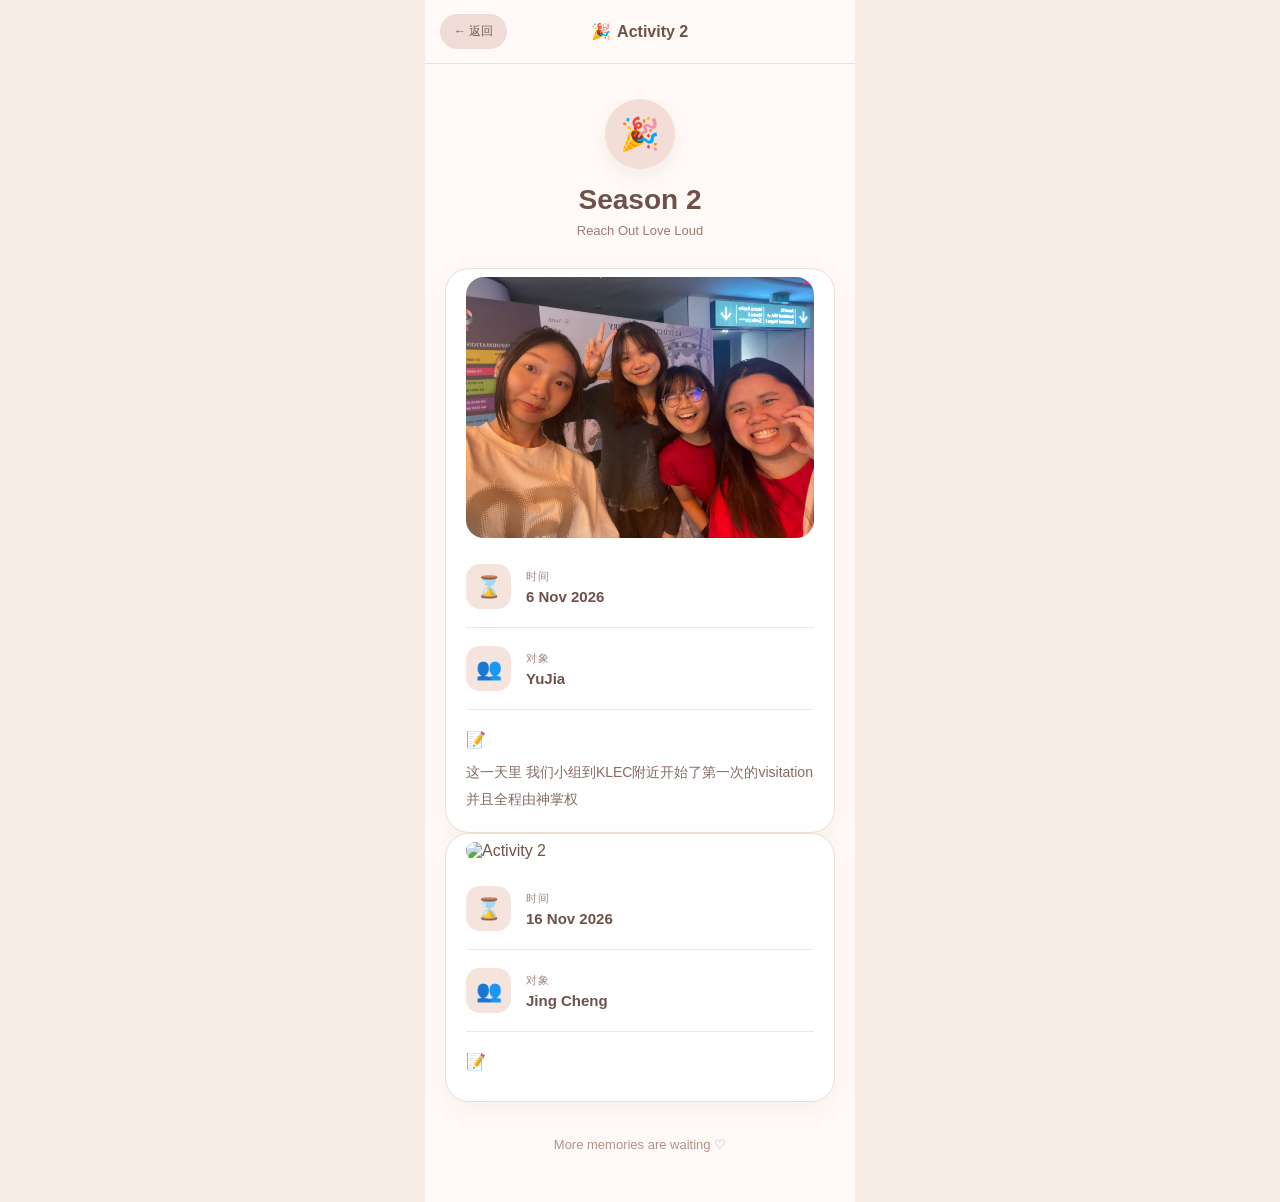
==== activity2.html @ ab2104e6 "Update random verse cards" ====
<!DOCTYPE html>
<html lang="en">

<head>

    <meta charset="UTF-8">

    <meta
        name="viewport"
        content="width=device-width, initial-scale=1.0"
    >

    <title>Activity 2</title>

    <link
        rel="stylesheet"
        href="style.css"
    >

</head>

<body class="activity-detail-body">

    <div class="activity-detail-page">

        <!-- Header -->
        <header class="activity-detail-header">

            <button
                id="activity-back"
                class="activity-back"
            >
                ← 返回
            </button>

            <div class="activity-detail-title">
                <span>🎉</span>
                Activity 2
            </div>

            <div class="activity-header-space"></div>

        </header>


        <!-- Main Content -->
        <main class="activity-detail-content">

            <div class="activity-detail-intro">

                <div class="activity-detail-icon">
                    🎉
                </div>

                <h1>Season 2</h1>

                <p>
                    Reach Out Love Loud
                </p>

            </div>


            <!-- Date -->
            <div class="activity-main-card">

                <div class="activity-image">
                    <img
                        src="event/S2E1.png"
                        alt="Activity 2"
                    >
                </div>

                <!-- Date -->
                <div class="activity-info-row">

                    <div class="activity-info-icon">
                        ⌛️
                    </div>

                    <div class="activity-info-text">

                        <div class="activity-info-label">
                            时间
                        </div>

                        <div class="activity-info-value">
                            6 Nov 2026
                        </div>

                    </div>

                </div>


                <!-- Target Person -->
                <div class="activity-info-row">

                    <div class="activity-info-icon">
                        👥
                    </div>

                    <div class="activity-info-text">

                        <div class="activity-info-label">
                            对象
                        </div>

                        <div class="activity-info-value">
                            YuJia
                        </div>

                    </div>

                </div>


                <!-- Description -->
                <div class="activity-description">

                    <div class="activity-description-title">
                        📝 
                    </div>

                    <p>
                        这一天里 我们小组到KLEC附近开始了第一次的visitation 并且全程由神掌权
                    </p>

                </div>

            </div>


            <div class="activity-main-card">

                <div class="activity-image">
                    <img
                        src="event/S2E2.png"
                        alt="Activity 2"
                    >
                </div>

                <!-- Date -->
                <div class="activity-info-row">

                    <div class="activity-info-icon">
                        ⌛️
                    </div>

                    <div class="activity-info-text">

                        <div class="activity-info-label">
                            时间
                        </div>

                        <div class="activity-info-value">
                            16 Nov 2026
                        </div>

                    </div>

                </div>


                <!-- Target Person -->
                <div class="activity-info-row">

                    <div class="activity-info-icon">
                        👥
                    </div>

                    <div class="activity-info-text">

                        <div class="activity-info-label">
                            对象
                        </div>

                        <div class="activity-info-value">
                            Jing Cheng
                        </div>

                    </div>

                </div>


                <!-- Description -->
                <div class="activity-description">

                    <div class="activity-description-title">
                        📝 
                    </div>

                    <p>
                        
                    </p>

                </div>

            </div>


            <!-- Bottom -->
            <div class="activity-detail-end">

                <p>
                    More memories are waiting ♡
                </p>

            </div>

        </main>

    </div>


    <script>

        const activityBack =
            document.getElementById("activity-back");

        activityBack.addEventListener(
            "click",
            function () {

                window.location.href =
                    "index.html?from=activities";

            }
        );

    </script>

</body>

</html>
---- style.css ----
/* ================================
   Basic
================================ */

* {
    box-sizing: border-box;
    margin: 0;
    padding: 0;
}

html {
    scroll-behavior: smooth;
    scroll-padding: 100px;
}

body {
    font-family: "Noto Sans SC", "Microsoft YaHei", sans-serif;
    background: #f8eee9;
    color: #6b4b42;
}


/* ================================
   Phone Layout
================================ */

body {
    min-height: 100vh;
}

.opening-page,
.main-page {
    width: 100%;
    max-width: 430px;
    margin: 0 auto;
}


/* ================================
   Opening Page
================================ */

.opening-page {
    min-height: 100vh;
    min-height: 100dvh;

    display: flex;
    align-items: center;
    justify-content: center;

    padding: 30px 24px;

    background:
        radial-gradient(
            circle at top left,
            #f7d8dc 0%,
            transparent 35%
        ),
        #f8eee9;
}

.opening-content {
    width: 100%;
    text-align: center;

    padding: 50px 25px;

    background: rgba(255, 250, 247, 0.8);

    border-radius: 30px;

    box-shadow:
        0 15px 40px rgba(126, 86, 76, 0.12);
}

.opening-decoration {
    font-size: 42px;
    margin-bottom: 20px;
}

.opening-content h1 {
    font-size: 30px;
    font-weight: 700;

    color: #80584e;

    margin-bottom: 18px;
}

.opening-content p {
    font-size: 15px;
    line-height: 1.9;

    color: #96736b;

    margin-bottom: 35px;
}


/* ================================
   Open Button
================================ */

#open-button {
    border: none;

    padding: 13px 42px;

    border-radius: 999px;

    background: #d9949d;
    color: white;

    font-size: 16px;
    font-weight: 600;

    cursor: pointer;

    box-shadow:
        0 8px 18px rgba(190, 112, 124, 0.25);

    transition:
        transform 0.2s ease,
        box-shadow 0.2s ease;
}

#open-button:hover {
    transform: translateY(-2px);

    box-shadow:
        0 11px 22px rgba(190, 112, 124, 0.3);
}

#open-button:active {
    transform: scale(0.96);
}


/* ================================
   Sticky Navbar
================================ */

/* ================================
   Navbar
================================ */

.navbar {
    position: sticky;
    top: 0;

    z-index: 1000;

    width: 100%;
    max-width: 430px;

    margin: 0 auto;

    background: rgba(255, 248, 245, 0.94);

    backdrop-filter: blur(12px);
    -webkit-backdrop-filter: blur(12px);

    border-bottom:
        1px solid rgba(128, 88, 78, 0.08);

    box-shadow:
        0 5px 20px rgba(126, 86, 76, 0.06);
}


/* ================================
   Navbar Inner
================================ */

.navbar-inner {
    height: 62px;

    padding: 0 16px;

    display: flex;

    align-items: center;
    justify-content: space-between;
}


/* ================================
   Logo
================================ */

.navbar-logo {

    display: flex;

    align-items: center;

    gap: 6px;

    color: #80584e;

    font-size: 17px;

    font-weight: 700;
}


/* ================================
   Navbar Actions
================================ */

.navbar-actions{display:flex;align-items:center;gap:4px;}

/* ================================
   Profile Button
================================ */



.profile-button:active {

    transform: scale(0.92);
}


/* ================================
   Menu Button
================================ */



.menu-button:active {

    transform: scale(0.92);
}


/* button */
.online-button,.profile-button,.menu-button{width:36px;height:36px;padding:0;border:none;background:transparent;border-radius:50%;font-size:18px;cursor:pointer;display:flex;align-items:center;justify-content:center;}
.online-button:hover,.profile-button:hover,.menu-button:hover{background:#fff0f2;}

/* ================================
   Navigation Menu
================================ */

.nav-menu {

    display: none;

    flex-direction: column;

    gap: 7px;

    padding: 10px 14px 15px;

    background: rgba(255, 248, 245, 0.98);

    animation:
        navSlideDown 0.22s ease;
}


.nav-menu.active {

    display: flex;
}


/* ================================
   Navigation Links
================================ */

.nav-menu a {

    display: flex;

    align-items: center;

    gap: 10px;

    padding: 12px 14px;

    border-radius: 15px;

    text-decoration: none;

    color: #795950;

    font-size: 14px;

    font-weight: 500;

    background: #fff;

    border:
        1px solid rgba(128, 88, 78, 0.06);

    box-shadow:
        0 3px 10px rgba(126, 86, 76, 0.04);

    transition:
        transform 0.18s ease,
        background 0.18s ease,
        box-shadow 0.18s ease;
}


.nav-menu a span {

    width: 28px;
    height: 28px;

    display: flex;

    align-items: center;
    justify-content: center;

    border-radius: 10px;

    background: #f8e3e3;

    font-size: 15px;
}


.nav-menu a:hover {

    transform: translateX(3px);

    background: #fff7f5;

    box-shadow:
        0 5px 14px rgba(126, 86, 76, 0.08);
}


/* ================================
   Navigation Animation
================================ */

@keyframes navSlideDown {

    from {

        opacity: 0;

        transform:
            translateY(-8px);

    }

    to {

        opacity: 1;

        transform:
            translateY(0);

    }

}


/* ================================
   Profile Card
================================ */

.profile-card {

    position: absolute;

    top: 68px;

    right: 12px;

    width: calc(100% - 24px);

    max-width: 400px;

    padding: 20px;

    background: rgba(255, 250, 247, 0.98);

    border-radius: 24px;

    border:
        1px solid rgba(128, 88, 78, 0.08);

    box-shadow:
        0 15px 35px rgba(126, 86, 76, 0.16);

    backdrop-filter: blur(12px);
    -webkit-backdrop-filter: blur(12px);

    display: none;

    animation:
        profileSlideDown 0.22s ease;
}


.profile-card.active {

    display: block;

}


/* ================================
   Profile Header
================================ */

.profile-header {

    display: flex;

    align-items: center;

    gap: 13px;

    padding-bottom: 18px;

    border-bottom:
        1px solid rgba(128, 88, 78, 0.08);
}


.profile-avatar {

    width: 52px;
    height: 52px;

    flex-shrink: 0;

    display: flex;

    align-items: center;
    justify-content: center;

    border-radius: 18px;

    background:
        linear-gradient(
            135deg,
            #f7d8dc,
            #f3e1dc
        );

    font-size: 25px;

    box-shadow:
        0 5px 15px rgba(190, 112, 124, 0.12);
}


.profile-label {

    display: block;

    margin-bottom: 3px;

    color: #aa8a82;

    font-size: 11px;
}


.profile-name h3 {

    color: #80584e;

    font-size: 18px;

    font-weight: 700;
}


/* ================================
   Profile Stats
================================ */

.profile-stats {

    display: grid;

    grid-template-columns: 1fr 1fr;

    gap: 10px;

    margin-top: 15px;
}


.profile-stat {

    padding: 13px 10px;

    text-align: center;

    background: #fff;

    border-radius: 17px;

    border:
        1px solid rgba(128, 88, 78, 0.05);
}


.stat-icon {

    font-size: 20px;

    margin-bottom: 4px;
}


.stat-value {

    color: #80584e;

    font-size: 21px;

    font-weight: 700;

    line-height: 1.2;
}


.stat-label {

    margin-top: 4px;

    color: #9b756d;

    font-size: 11px;
}


/* ================================
   Level
================================ */

.profile-level {

    margin-top: 16px;

    padding: 15px;

    background:
        linear-gradient(
            135deg,
            #fff5f2,
            #fdf0f1
        );

    border-radius: 17px;
}


.level-top {

    display: flex;

    align-items: center;

    justify-content: space-between;

    margin-bottom: 9px;

    color: #80584e;

    font-size: 13px;

    font-weight: 600;
}


.level-top strong {

    font-size: 17px;
}


#profile-xp-text {

    color: #aa8a82;

    font-size: 11px;

    font-weight: 500;
}


/* ================================
   Level Progress Bar
================================ */

.level-bar {

    width: 100%;

    height: 9px;

    overflow: hidden;

    border-radius: 999px;

    background: #f0ddd9;
}


.level-progress {

    width: 0%;

    height: 100%;

    border-radius: 999px;

    background:
        linear-gradient(
            90deg,
            #d9949d,
            #e7aeb5
        );

    transition:
        width 0.5s ease;
}


/* ================================
   Profile Animation
================================ */

@keyframes profileSlideDown {

    from {

        opacity: 0;

        transform:
            translateY(-8px)
            scale(0.98);

    }

    to {

        opacity: 1;

        transform:
            translateY(0)
            scale(1);

    }

}

/* ================================
   Login Page
================================ */

.login-page {
    display: none;

    width: 100%;
    max-width: 430px;

    min-height: 100vh;
    min-height: 100dvh;

    margin: 0 auto;

    padding: 24px;

    align-items: center;
    justify-content: center;

    background:
        radial-gradient(
            circle at top right,
            #f7d8dc 0%,
            transparent 35%
        ),
        #f8eee9;
}


.login-card {
    width: 100%;
    max-width: 380px;

    padding: 40px 25px;

    text-align: center;

    background: rgba(255, 250, 247, 0.95);

    border-radius: 30px;

    box-shadow:
        0 15px 40px rgba(126, 86, 76, 0.12);
}


.login-decoration {
    font-size: 40px;

    margin-bottom: 15px;
}


.login-card h1 {
    font-size: 28px;

    color: #80584e;

    margin-bottom: 8px;
}


.login-card > p {
    font-size: 14px;

    color: #96736b;

    margin-bottom: 25px;
}


/* ================================
   Google Login
================================ */

.google-login-button {
    width: 100%;

    height: 46px;

    border: 1px solid #e2d4d0;

    border-radius: 999px;

    background: #ffffff;

    color: #5f514d;

    font-size: 14px;

    font-weight: 600;

    cursor: pointer;

    display: flex;

    align-items: center;

    justify-content: center;

    gap: 10px;

    transition:
        background 0.2s ease,
        transform 0.2s ease;
}


.google-login-button:hover {
    background: #fff5f3;
}


.google-login-button:active {
    transform: scale(0.97);
}


.google-login-button span {
    font-size: 18px;

    font-weight: 700;

    color: #4285f4;
}


/* ================================
   Divider
================================ */

.login-divider {
    display: flex;

    align-items: center;

    gap: 12px;

    margin: 22px 0;
}


.login-divider::before,
.login-divider::after {
    content: "";

    flex: 1;

    height: 1px;

    background: #ead9d5;
}


.login-divider span {
    font-size: 12px;

    color: #a88982;
}


/* ================================
   Inputs
================================ */

.login-card input {
    width: 100%;

    height: 46px;

    padding: 0 15px;

    margin-bottom: 12px;

    border: 1px solid #ead4d0;

    border-radius: 14px;

    background: #ffffff;

    color: #6b4b42;

    font-size: 14px;

    outline: none;
}


.login-card input:focus {
    border-color: #d9949d;

    box-shadow:
        0 0 0 3px rgba(217, 148, 157, 0.12);
}


.login-card input::placeholder {
    color: #b49a94;
}


/* ================================
   Login Button
================================ */

.login-button,
#signup-button {
    width: 100%;

    height: 46px;

    border: none;

    border-radius: 999px;

    background: #d9949d;

    color: white;

    font-size: 15px;

    font-weight: 600;

    cursor: pointer;

    margin-top: 4px;

    transition:
        transform 0.2s ease,
        background 0.2s ease;
}


.login-button:hover,
#signup-button:hover {
    background: #cb858f;
}


.login-button:active,
#signup-button:active {
    transform: scale(0.97);
}


/* ================================
   Switch Login / Sign Up
================================ */

.switch-text {
    margin-top: 18px;

    font-size: 13px;

    color: #96736b;
}


.switch-text button {
    border: none;

    background: none;

    color: #c47782;

    font-weight: 600;

    cursor: pointer;
}


/* ================================
   Sign Up
================================ */

#signup-form {
    display: none;

    margin-top: 10px;
}


.form-title {
    font-size: 18px;

    font-weight: 600;

    color: #80584e;

    margin-bottom: 18px;
}


/* ================================
   Auth Message
================================ */

#auth-message {
    min-height: 20px;

    margin-top: 15px;

    font-size: 13px;

    color: #c47782;
}


/* ================================
   Username Setup Page
================================ */

.username-page {
    display: none;

    width: 100%;
    max-width: 430px;

    min-height: 100vh;
    min-height: 100dvh;

    margin: 0 auto;

    padding: 24px;

    align-items: center;
    justify-content: center;

    background:
        radial-gradient(
            circle at top left,
            #f7d8dc 0%,
            transparent 35%
        ),
        #f8eee9;
}

.username-card {
    width: 100%;
    max-width: 380px;

    padding: 40px 25px;

    text-align: center;

    background: rgba(255, 250, 247, 0.95);

    border-radius: 30px;

    box-shadow:
        0 15px 40px rgba(126, 86, 76, 0.12);
}


.username-decoration {
    font-size: 40px;

    margin-bottom: 15px;
}


.username-card h1 {
    font-size: 25px;

    color: #80584e;

    margin-bottom: 10px;
}


.username-card > p {
    font-size: 14px;

    line-height: 1.8;

    color: #96736b;

    margin-bottom: 25px;
}


#username-input {
    width: 100%;

    height: 46px;

    padding: 0 15px;

    margin-bottom: 15px;

    border: 1px solid #ead4d0;

    border-radius: 14px;

    background: #ffffff;

    color: #6b4b42;

    font-size: 14px;

    outline: none;
}


#username-input:focus {
    border-color: #d9949d;

    box-shadow:
        0 0 0 3px rgba(217, 148, 157, 0.12);
}


#username-input::placeholder {
    color: #b49a94;
}


#save-username-button {
    width: 100%;

    height: 46px;

    border: none;

    border-radius: 999px;

    background: #d9949d;

    color: white;

    font-size: 15px;

    font-weight: 600;

    cursor: pointer;

    transition:
        transform 0.2s ease,
        background 0.2s ease;
}


#save-username-button:hover {
    background: #cb858f;
}


#save-username-button:active {
    transform: scale(0.97);
}


#username-message {
    min-height: 20px;

    margin-top: 15px;

    font-size: 13px;

    color: #c47782;
}




/* ================================
   Main Page
================================ */

.main-page {
    display: none;

    min-height: 100vh;

    background: #fff8f5;

    padding-bottom: 50px;
}


/* ================================
   Hero
================================ */

.hero {
    text-align: center;

    padding: 55px 25px 40px;

    background:
        linear-gradient(
            180deg,
            #f6d9dc,
            #fff8f5
        );
}

.hero-decoration {
    font-size: 38px;
    margin-bottom: 12px;
}

.hero h1 {
    font-size: 27px;

    color: #80584e;

    margin-bottom: 10px;
}

.hero p {
    font-size: 14px;

    color: #9b756d;
}


/* ================================
   Content Sections
================================ */

.content-section {
    margin: 20px 18px;
    padding: 25px 22px;

    background: #fff;

    border-radius: 22px;

    box-shadow:
        0 8px 25px rgba(126, 86, 76, 0.08);
}

.content-section h2 {
    font-size: 20px;

    color: #80584e;

    margin-bottom: 12px;
}

.content-section p {
    font-size: 14px;

    line-height: 1.9;

    color: #876a63;
}


/* ================================
   Daily Login
================================ */

.daily-login-section {

    margin: 20px 18px;

}


/* ================================
   Daily Login Card
================================ */

.daily-login-card {

    position: relative;

    padding: 25px 20px;

    text-align: center;

    background:
        linear-gradient(
            145deg,
            #fffaf7,
            #fff1f2
        );

    border-radius: 25px;

    border:
        1px solid rgba(128, 88, 78, 0.06);

    box-shadow:
        0 10px 28px rgba(126, 86, 76, 0.09);

    overflow: hidden;
}


/* Decorative circle */

.daily-login-card::before {

    content: "";

    position: absolute;

    width: 100px;
    height: 100px;

    top: -45px;
    right: -30px;

    border-radius: 50%;

    background: rgba(247, 216, 220, 0.45);

}


.daily-login-card::after {

    content: "";

    position: absolute;

    width: 70px;
    height: 70px;

    bottom: -35px;
    left: -25px;

    border-radius: 50%;

    background: rgba(243, 225, 220, 0.5);

}


/* ================================
   Decoration
================================ */

.daily-login-decoration {

    position: relative;

    z-index: 1;

    font-size: 30px;

    margin-bottom: 5px;
}


/* ================================
   Title
================================ */

.daily-login-title {

    position: relative;

    z-index: 1;
}


.daily-login-title h2 {

    color: #80584e;

    font-size: 21px;

    margin-bottom: 5px;
}


.daily-login-title p {

    color: #a27d75;

    font-size: 12px;
}


/* ================================
   Status
================================ */

.daily-login-status {

    position: relative;

    z-index: 1;

    margin-top: 18px;

    color: #80584e;

    font-size: 14px;

    font-weight: 600;
}


/* ================================
   Login Button
================================ */

.daily-login-button {

    position: relative;

    z-index: 1;

    margin-top: 13px;

    padding: 11px 38px;

    border: none;

    border-radius: 999px;

    background:
        linear-gradient(
            135deg,
            #d9949d,
            #dfabb1
        );

    color: white;

    font-size: 14px;

    font-weight: 600;

    cursor: pointer;

    box-shadow:
        0 7px 16px rgba(190, 112, 124, 0.22);

    transition:
        transform 0.2s ease,
        box-shadow 0.2s ease,
        opacity 0.2s ease;
}


.daily-login-button:hover {

    transform: translateY(-2px);

    box-shadow:
        0 10px 20px rgba(190, 112, 124, 0.28);
}


.daily-login-button:active {

    transform: scale(0.96);
}


/* Checked In */

.daily-login-button.checked {

    background: #e7d8d3;

    color: #96736b;

    box-shadow: none;

    cursor: default;
}


.daily-login-button.checked:hover {

    transform: none;

    box-shadow: none;
}


/* ================================
   Stats
================================ */

.daily-login-stats {

    position: relative;

    z-index: 1;

    display: grid;

    grid-template-columns:
        repeat(3, 1fr);

    gap: 8px;

    margin-top: 22px;
}


.daily-login-stat {

    padding: 12px 5px;

    background: rgba(255, 255, 255, 0.75);

    border-radius: 16px;

    border:
        1px solid rgba(128, 88, 78, 0.05);
}


.daily-stat-icon {

    font-size: 18px;

    margin-bottom: 3px;
}


.daily-stat-value {

    color: #80584e;

    font-size: 18px;

    font-weight: 700;

    line-height: 1.2;
}


.daily-stat-label {

    margin-top: 4px;

    color: #a27d75;

    font-size: 10px;
}


/* ================================
   Daily Level
================================ */

.daily-level {

    position: relative;

    z-index: 1;

    margin-top: 15px;

    padding: 13px 14px;

    text-align: left;

    background: rgba(255, 255, 255, 0.65);

    border-radius: 16px;
}


.daily-level-top {

    display: flex;

    align-items: center;

    justify-content: space-between;

    margin-bottom: 8px;

    color: #80584e;

    font-size: 12px;

    font-weight: 600;
}


.daily-level-top strong {

    font-size: 16px;
}


#daily-xp-text {

    color: #a27d75;

    font-size: 10px;

    font-weight: 500;
}


/* ================================
   Level Progress Bar
================================ */

.daily-level-bar {

    width: 100%;

    height: 8px;

    overflow: hidden;

    border-radius: 999px;

    background: #efdfdb;
}


.daily-level-progress {

    width: 0%;

    height: 100%;

    border-radius: 999px;

    background:
        linear-gradient(
            90deg,
            #d9949d,
            #e7aeb5
        );

    transition:
        width 0.5s ease;
}


.quiz-section{padding:20px 16px 30px;}
.quiz-card{position:relative;overflow:hidden;background:linear-gradient(145deg,#fff8f3,#fff0f4);border:1px solid #f0d6d6;border-radius:24px;padding:24px 18px;box-shadow:0 8px 25px rgba(120,80,70,.08);}
.quiz-card::before{content:"";position:absolute;width:120px;height:120px;background:#f8dfe4;border-radius:50%;top:-55px;right:-40px;opacity:.5;}
.quiz-decoration{font-size:38px;text-align:center;margin-bottom:5px;}
.quiz-title{text-align:center;position:relative;z-index:1;}
.quiz-title h2{margin:0;color:#6f5048;font-size:24px;}
.quiz-title p{margin:6px 0 20px;color:#9a7770;font-size:14px;}
.quiz-question{background:white;border-radius:16px;padding:18px 15px;color:#5f4944;font-size:16px;line-height:1.6;text-align:center;box-shadow:0 3px 12px rgba(100,70,60,.06);min-height:70px;display:flex;align-items:center;justify-content:center;}
.quiz-options{display:flex;flex-direction:column;gap:10px;margin-top:15px;}
.quiz-option{border:1px solid #ead2d2;background:white;border-radius:14px;padding:13px 15px;text-align:left;font-size:15px;color:#6d5550;cursor:pointer;transition:.2s;}
.quiz-option:hover{background:#fff1f3;transform:translateY(-1px);}
.quiz-option.correct{background:#e8f6e9;border-color:#9bcf9f;color:#47704b;}
.quiz-option.wrong{background:#fde8e8;border-color:#e2a1a1;color:#914c4c;}
.quiz-option:disabled{cursor:default;transform:none;}
.quiz-result{text-align:center;min-height:25px;margin-top:12px;font-size:14px;font-weight:600;}
.next-quiz-button{display:block;margin:10px auto 0;border:none;border-radius:20px;padding:10px 22px;background:#c98f98;color:white;font-size:14px;cursor:pointer;}
.quiz-stats{display:flex;gap:10px;margin-top:20px;}
.quiz-stat{flex:1;background:rgba(255,255,255,.75);border-radius:15px;padding:12px 5px;text-align:center;}
.quiz-stat-icon{font-size:20px;}
.quiz-stat-value{font-size:18px;font-weight:bold;color:#70524c;margin-top:3px;}
.quiz-stat-label{font-size:11px;color:#9a7770;margin-top:2px;}

.quiz-difficulty{display:grid;grid-template-columns:1fr 1fr;gap:10px;margin-top:15px;}
.difficulty-button{border:1px solid #ead2d2;background:white;border-radius:14px;padding:13px;color:#6d5550;font-size:14px;cursor:pointer;transition:.2s;}
.difficulty-button:hover{background:#fff1f3;transform:translateY(-1px);}
.quiz-area{margin-top:15px;}
.quiz-answer-info{background:#fff8f3;border-radius:14px;padding:12px;margin-top:10px;color:#765c55;font-size:13px;line-height:1.6;text-align:left;}
.change-difficulty-button{display:block;margin:10px auto 0;border:1px solid #d9b5b5;background:white;border-radius:20px;padding:8px 18px;color:#80615b;font-size:13px;cursor:pointer;}

.quiz-completed{padding:18px;text-align:center;background:#fff8f3;border-radius:16px;color:#765c55;}

.quiz-timer {
    width: fit-content;
    margin: 0 auto 15px auto;
    padding: 8px 16px;
    border-radius: 20px;
    background: #f3e1dc;
    color: #795c55;
    font-size: 15px;
    font-weight: 600;
    transition: all 0.2s ease;
}

.quiz-timer.warning {
    background: #f5d2cc;
    color: #a34f4f;
    transform: scale(1.05);
}

.quiz-timer.danger {
    background: #e9aaa3;
    color: white;
    animation: quizTimerPulse 0.8s infinite;
}

@keyframes quizTimerPulse {
    0% {
        transform: scale(1);
    }

    50% {
        transform: scale(1.08);
    }

    100% {
        transform: scale(1);
    }
}

.leaderboard-section{padding:20px 16px 30px;}
.leaderboard-card{position:relative;overflow:hidden;background:linear-gradient(145deg,#fff8f3,#fff0f4);border:1px solid #f0d6d6;border-radius:24px;padding:24px 18px;box-shadow:0 8px 25px rgba(120,80,70,.08);}
.leaderboard-card::before{content:"";position:absolute;width:120px;height:120px;background:#f8dfe4;border-radius:50%;top:-55px;right:-40px;opacity:.5;}
.leaderboard-decoration{font-size:38px;text-align:center;margin-bottom:5px;position:relative;z-index:1;}
.leaderboard-title{text-align:center;position:relative;z-index:1;}
.leaderboard-title h2{margin:0;color:#6f5048;font-size:24px;}
.leaderboard-title p{margin:6px 0 20px;color:#9a7770;font-size:14px;}

.leaderboard-list{display:flex;flex-direction:column;gap:9px;}
.leaderboard-loading{text-align:center;color:#9a7770;font-size:14px;padding:20px;}

.leaderboard-item{display:flex;align-items:center;gap:10px;background:white;border-radius:15px;padding:11px 12px;box-shadow:0 3px 10px rgba(100,70,60,.05);}
.leaderboard-item.me{border:2px solid #d9a3aa;background:#fff7f8;}

.leaderboard-rank{width:30px;text-align:center;font-size:16px;font-weight:bold;color:#80615b;}
.leaderboard-rank.top1{font-size:22px;}
.leaderboard-rank.top2{font-size:20px;}
.leaderboard-rank.top3{font-size:20px;}

.leaderboard-user{flex:1;min-width:0;}
.leaderboard-username{font-size:14px;font-weight:bold;color:#6d5550;white-space:nowrap;overflow:hidden;text-overflow:ellipsis;}
.leaderboard-level{font-size:11px;color:#a1847d;margin-top:2px;}

.leaderboard-xp{text-align:right;font-size:14px;font-weight:bold;color:#b66f7b;}
.leaderboard-xp-label{font-size:10px;color:#a1847d;font-weight:normal;}

.leaderboard-my-rank{margin-top:15px;background:#fff8f3;border-radius:15px;padding:12px;text-align:center;color:#765c55;font-size:13px;display:none;}





.online-card{position:absolute;top:58px;right:10px;width:250px;background:#fffaf7;border:1px solid #efdada;border-radius:18px;padding:14px;box-shadow:0 8px 25px rgba(100,70,60,.12);display:none;z-index:100;}
.online-card.active{display:block;}
.online-card-header{display:flex;align-items:center;gap:10px;padding-bottom:10px;border-bottom:1px solid #f0dddd;color:#6d5550;}
.online-card-header>span{font-size:20px;}
.online-card-header strong{display:block;font-size:15px;}
.online-card-header small{display:block;margin-top:2px;font-size:11px;color:#a1847d;}
.online-list{display:flex;flex-direction:column;gap:7px;margin-top:10px;max-height:250px;overflow-y:auto;}
.online-player{display:flex;align-items:center;gap:9px;background:white;border-radius:12px;padding:9px 10px;}
.online-dot{font-size:11px;}
.online-player-info{flex:1;min-width:0;}
.online-player-name{font-size:13px;font-weight:bold;color:#6d5550;white-space:nowrap;overflow:hidden;text-overflow:ellipsis;}
.online-player-level{font-size:10px;color:#a1847d;margin-top:2px;}
.online-loading,.online-empty{text-align:center;color:#a1847d;font-size:12px;padding:12px;}



.daily-verse-section{padding:10px 16px 30px;}
.daily-verse-card{position:relative;overflow:hidden;background:#fff8f3;border:1px solid #efd9d5;border-radius:24px;padding:14px;box-shadow:0 8px 25px rgba(120,80,70,.08);}
.daily-verse-image{
    width:100%;
    border-radius:18px;
    overflow:hidden;
    margin-bottom:18px;
}
.daily-verse-image img{
    width:100%;
    height:100%;
    object-fit:contain;
    display:block;
}
.daily-verse-content{text-align:center;padding:0 8px;}
.daily-verse-label{font-size:11px;letter-spacing:2px;color:#b77c86;font-weight:bold;margin-bottom:8px;}
.daily-verse-content h2{margin:0;color:#6f5048;font-size:22px;}
.daily-verse-text{margin-top:14px;color:#6d5550;font-size:15px;line-height:1.8;}
.daily-verse-reference{margin-top:12px;color:#a16f78;font-size:13px;font-weight:bold;}
.random-verse-button{display:block;margin:20px auto 0;border:none;border-radius:20px;padding:10px 22px;background:#c98f98;color:white;font-size:13px;cursor:pointer;transition:.2s;}
.random-verse-button:hover{transform:translateY(-1px);background:#bc7e88;}
.random-verse-label{text-align:center;margin-top:8px;color:#ad8b84;font-size:11px;}



/* ================================
   Random Verse Page
================================ */
/* ================================
   Random Verse Page
================================ */

/* =========================================
   RANDOM VERSE
   ========================================= */

.random-verse-page{
    position:relative;

    width:100%;
    max-width:430px;

    height:100vh;
    height:100dvh;

    margin:0 auto;

    background:#fff8f3;

    overflow:hidden;

    display:flex;
    flex-direction:column;
}


/* =========================
   HEADER
   ========================= */

.random-verse-header{
    position:sticky;

    top:0;

    z-index:100;

    display:flex;

    align-items:center;

    justify-content:space-between;

    gap:8px;

    width:100%;

    max-width:430px;

    padding:14px 12px;

    box-sizing:border-box;

    background:
        rgba(255,250,247,.96);

    border-bottom:
        1px solid rgba(190,145,135,.22);

    backdrop-filter:blur(12px);

    -webkit-backdrop-filter:blur(12px);
}

.random-verse-header h2{

    margin:0;

    color:#795c55;

    font-size:20px;
}


.random-verse-header p{

    margin:3px 0 0;

    color:#a1847d;

    font-size:12px;
}


.random-verse-back{
    flex-shrink:0;

    white-space:nowrap;

    min-width:68px;

    border:none;

    padding:9px 14px;

    border-radius:30px;

    background:#efdcd6;

    color:#795c55;

    font-size:12px;

    cursor:pointer;
}


/* =========================
   SCROLL CONTAINER
   ========================= */

.random-verse-container{

    position:relative;

    width:100%;

    flex:1;

    min-height:0;

    overflow-y:auto;
    overflow-x:hidden;

    overscroll-behavior:contain;

    -webkit-overflow-scrolling:touch;

    scrollbar-width:none;
}

.random-verse-container::-webkit-scrollbar{
    display:none;
}


/* =========================
   TRACK
   ========================= */

.random-verse-track{

    position:relative;

    width:100%;

    display:flex;

    flex-direction:column;

    align-items:center;

    gap:18px;

    padding:35px 0 130px;
}


/* =========================
   CARD
   ========================= */

.random-verse-card{

    width:290px;
    height:150px;

    flex-shrink:0;

    perspective:1000px;

    cursor:pointer;

    transition:
        opacity .4s ease,
        transform .4s ease;
}


.random-verse-card-inner{

    position:relative;

    width:100%;
    height:100%;

    transform-style:preserve-3d;

    transition:
        transform .8s cubic-bezier(.4,.2,.2,1);
}


.random-verse-card.flipped
.random-verse-card-inner{

    transform:rotateY(180deg);
}


.random-verse-card-front,
.random-verse-card-back{

    position:absolute;

    inset:0;

    width:100%;
    height:100%;

    border-radius:22px;

    backface-visibility:hidden;

    -webkit-backface-visibility:hidden;

    box-shadow:
        0 7px 22px rgba(100,70,60,.1);
}


/* =========================
   FRONT
   ========================= */

.random-verse-card-front{

    display:flex;

    flex-direction:column;

    align-items:center;
    justify-content:center;

    padding:20px;

    background:#f8e9e3;

    border:1px solid #efd7d0;
}


.random-verse-card-number{

    position:absolute;

    top:12px;
    left:16px;

    color:#b28f87;

    font-size:11px;
}


.random-verse-card-icon{

    margin-bottom:8px;

    color:#c7988d;

    font-size:24px;
}


.random-verse-card-title{

    color:#795c55;

    font-size:17px;

    font-weight:600;

    text-align:center;
}


.random-verse-card-reference{

    margin-top:5px;

    color:#a1847d;

    font-size:12px;
}


.random-verse-card-hint{

    margin-top:10px;

    color:#b99a93;

    font-size:11px;
}


/* =========================
   BACK
   ========================= */

.random-verse-card-back{

    display:flex;

    flex-direction:column;

    align-items:center;
    justify-content:center;

    padding:22px;

    background:#fff;

    border:1px solid #ead8d2;

    transform:rotateY(180deg);

    text-align:center;
}


.random-verse-card-back-title{

    margin-bottom:10px;

    color:#795c55;

    font-size:16px;

    font-weight:600;
}


.random-verse-card-back-text{

    color:#765f59;

    font-size:13px;

    line-height:1.7;
}


.random-verse-card-back-reference{

    margin-top:10px;

    color:#a1847d;

    font-size:11px;
}


/* =========================
   SELECTED
   ========================= */

.random-verse-card.selected{

    transform:scale(1.03);

    z-index:30;
}


/* =========================
   BOTTOM HINT
   ========================= */

.random-verse-hint{

    position:absolute;

    bottom:18px;

    left:50%;

    transform:translateX(-50%);

    width:100%;

    text-align:center;

    color:#a1847d;

    font-size:12px;

    z-index:110;

    pointer-events:none;

    padding:8px 0;

    background:linear-gradient(
        to top,
        #fff8f3 55%,
        rgba(255,248,243,0)
    );
}

/* =========================================
   OUR MEMORIES
   ========================================= */

.memories-section{
    width:100%;
    padding:30px 18px 40px;
}


.memories-section .section-title{
    text-align:center;
    margin-bottom:22px;
}


.memories-section .section-title h2{
    margin:0;
    color:#795c55;
    font-size:24px;
    font-weight:700;
}


.memories-section .section-title p{
    margin:6px 0 0;
    color:#a1847d;
    font-size:13px;
}


/* MEMORY GRID */

.memory-grid{
    display:grid;
    grid-template-columns:repeat(2, 1fr);
    gap:14px;
}


/* CARD */

.memory-card{
    background:#fff;
    border-radius:18px;
    overflow:hidden;

    box-shadow:
        0 5px 18px rgba(100,70,60,.08);

    border:1px solid #f0dfda;

    transition:
        transform .25s ease,
        box-shadow .25s ease;

    cursor:pointer;
}


.memory-card:active{
    transform:scale(.97);
}


/* IMAGE */

.memory-image{
    width:100%;
    aspect-ratio:1 / 1;

    background:#f8e9e3;

    display:flex;
    align-items:center;
    justify-content:center;

    overflow:hidden;
}


.memory-placeholder{
    width:58px;
    height:58px;

    border-radius:50%;

    background:#f3ded8;

    display:flex;
    align-items:center;
    justify-content:center;

    font-size:26px;

    color:#a1847d;
}


/* INFO */

.memory-info{
    padding:12px 12px 14px;
}


.memory-info h3{
    margin:0;

    color:#795c55;

    font-size:14px;
    font-weight:600;

    line-height:1.4;
}


.memory-info p{
    margin:5px 0 0;

    color:#a1847d;

    font-size:11px;

    line-height:1.5;
}

.memories-page{
    position:relative;

    width:100%;
    max-width:430px;

    min-height:100vh;
    min-height:100dvh;

    margin:0 auto;

    background:#fffaf7;

    box-shadow:
        0 0 25px rgba(100,70,60,.08);

    overflow-x:hidden;
}


.memories-header{
    position:sticky;

    top:0;

    z-index:100;

    display:flex;

    align-items:center;

    justify-content:space-between;

    gap:8px;

    width:100%;

    max-width:430px;

    padding:14px 12px;

    box-sizing:border-box;

    background:
        rgba(255,250,247,.96);

    border-bottom:
        1px solid rgba(190,145,135,.22);

    backdrop-filter:blur(12px);

    -webkit-backdrop-filter:blur(12px);
}


.memories-header h2{
    margin:0;

    color:#795c55;

    font-size:20px;
}


.memories-header p{
    margin:3px 0 0;

    color:#a1847d;

    font-size:12px;
}


.memories-back{
    width:40px;
    height:40px;

    border:none;

    border-radius:50%;

    background:#f3ded8;

    color:#795c55;

    font-size:22px;

    cursor:pointer;

    flex-shrink:0;
}

.memories-view-button{
    display:inline-block;

    margin-top:12px;

    padding:9px 18px;

    border-radius:999px;

    background:#f3ded8;

    color:#795c55;

    font-size:12px;
    font-weight:600;

    text-decoration:none;

    border:1px solid #ead0c9;

    transition:
        transform .2s ease,
        background .2s ease;
}


.memories-view-button:active{
    transform:scale(.95);

    background:#eed4cd;
}

/* =========================================
   OUR MEMORIES PAGE
   ========================================= */

.memories-body{
    margin:0;
    min-height:100vh;
    min-height:100dvh;

    background:#eadfd9;

    color:#765f59;

    font-family:
        "PingFang SC",
        "Hiragino Sans GB",
        "Microsoft YaHei",
        sans-serif;
}


.memories-page{
    position:relative;

    width:100%;
    max-width:430px;

    min-height:100vh;
    min-height:100dvh;

    margin:0 auto;

    background:#fffaf7;

    box-shadow:
        0 0 25px rgba(100,70,60,.08);
}


/* =========================================
   HEADER
   ========================================= */

.memories-header{
    position:sticky;

    top:0;

    z-index:100;

    display:flex;

    align-items:center;

    justify-content:space-between;

    gap:12px;

    padding:14px 16px;

    background:
        rgba(255,250,247,.96);

    border-bottom:
        1px solid rgba(190,145,135,.22);

    backdrop-filter:blur(12px);

    -webkit-backdrop-filter:blur(12px);
}


.memories-header-title{
    min-width:0;

    flex:1;

    overflow:hidden;
}


.memories-header-title h1{
    margin:0 0 4px;

    color:#9a766e;

    font-size:21px;

    font-weight:600;
}


.memories-header-title p{
    margin:0;

    color:#a88981;

    font-size:11px;
}


.memories-back{
    flex-shrink:0;

    white-space:nowrap;

    min-width:68px;

    border:none;

    padding:9px 14px;

    border-radius:30px;

    background:#efdcd6;

    color:#795c55;

    font-size:12px;

    cursor:pointer;

    transition:
        transform .2s ease,
        background .2s ease;
}


.memories-back:active{
    transform:scale(.95);

    background:#e8cfc8;
}


/* =========================================
   FILM STRIP
   ========================================= */

.memory-film-viewport{
    width:100%;

    overflow-x:auto;

    overflow-y:hidden;

    -webkit-overflow-scrolling:touch;

    touch-action:pan-x;

    scrollbar-width:none;
}


.memory-film-viewport::-webkit-scrollbar{
    display:none;
}


.memory-film-track{
    display:flex;

    width:max-content;

    gap:16px;

    padding:24px 16px;

    background-color:#765f59;

    background-image:
        radial-gradient(
            circle,
            #fffaf7 3px,
            transparent 3.5px
        ),
        radial-gradient(
            circle,
            #fffaf7 3px,
            transparent 3.5px
        );

    background-size:
        22px 14px,
        22px 14px;

    background-position:
        5px 4px,
        5px calc(100% - 4px);

    background-repeat:repeat-x;
}


.memory-film-set{
    display:flex;

    flex:0 0 auto;

    gap:16px;
}


.memory-film-photo{
    flex:0 0 135px;

    width:135px;

    padding:
        6px
        6px
        10px;

    background:#fffaf7;

    box-shadow:
        0 3px 10px
        rgba(70,50,45,.18);
}


.memory-placeholder{
    display:flex;

    align-items:center;
    justify-content:center;

    width:100%;
    height:170px;

    background:#f4e7e2;

    color:#c59f95;

    font-size:30px;

    overflow:hidden;

    border-radius:0;
}

.memory-placeholder img{
    width:100%;
    height:100%;

    object-fit:cover;

    display:block;

    border-radius:0;
}


.memory-film-caption{
    padding-top:9px;

    color:#795c55;

    font-size:12px;

    line-height:1.5;

    text-align:center;
}


/* =========================================
   INTRO
   ========================================= */

.memories-intro{
    margin:24px 20px 4px;

    color:#a1847d;

    font-size:13px;

    line-height:1.9;

    text-align:center;
}


/* =========================================
   MEMORY SECTION
   ========================================= */

.memory-section{
    padding:
        36px
        20px
        38px;

    display:flex;

    flex-direction:column;

    align-items:center;

    gap:14px;

    background:#fff4f0;
}


.memory-section-alt{
    background:#f1e4df;
}


.memory-section-number{
    margin:0;

    color:#b28f87;

    font-size:11px;

    letter-spacing:3px;

    text-align:center;
}


.memory-section-title{
    margin:0 0 4px;

    color:#795c55;

    font-size:21px;

    font-weight:600;

    text-align:center;
}


/* =========================================
   3D FLIP FRAME
   ========================================= */

.memory-flip-frame{
    position:relative;

    display:block;

    width:100%;

    max-width:290px;

    height:330px;

    padding:0;

    border:0;

    background:transparent;

    perspective:1000px;

    cursor:pointer;

    -webkit-tap-highlight-color:transparent;
}


.memory-flip-inner{
    position:relative;

    display:block;

    width:100%;

    height:100%;

    transform-style:preserve-3d;

    -webkit-transform-style:preserve-3d;

    transition:
        transform .75s
        cubic-bezier(
            .4,
            .2,
            .2,
            1
        );
}


.memory-flip-frame.is-flipped
.memory-flip-inner{
    transform:
        rotateY(180deg);
}


.memory-flip-front,
.memory-flip-back{
    position:absolute;

    inset:0;

    display:flex;

    flex-direction:column;

    align-items:center;

    justify-content:center;

    padding:12px;

    border:
        1px solid #ead5cf;

    border-radius:5px;

    background:#fffaf7;

    box-shadow:
        0 8px 22px
        rgba(100,70,60,.12);

    overflow:hidden;

    backface-visibility:hidden;

    -webkit-backface-visibility:hidden;
}


.memory-flip-front{
    transform:
        rotateY(0deg);
}


.memory-flip-back{
    transform:
        rotateY(180deg);

    color:#795c55;

    overflow-y:auto;
}


/* =========================================
   PHOTO PLACEHOLDER
   ========================================= */

.memory-photo-placeholder{
    display:flex;

    align-items:center;

    justify-content:center;

    width:100%;

    flex:1;

    min-height:0;

    background:#f4e7e2;

    color:#c59f95;

    font-size:48px;

    overflow:hidden;
}

.memory-photo-placeholder img{
    width:100%;
    height:100%;

    object-fit:cover;

    display:block;
}


.memory-frame-caption{
    display:block;

    padding:
        13px
        4px
        5px;

    color:#795c55;

    font-size:14px;

    line-height:1.5;

    text-align:center;
}


.memory-frame-date{
    margin:0 0 16px;

    color:#b28f87;

    font-size:18px;

    font-weight:600;

    text-align:center;
}


.memory-frame-text{
    display:block;

    color:#765f59;

    font-size:13px;

    line-height:1.9;

    text-align:left;
}


.memory-flip-hint{
    margin:2px 0 0;

    color:#a1847d;

    font-size:12px;

    text-align:center;
}


/* =========================================
   END
   ========================================= */

.memories-end{
    padding:
        32px
        20px
        50px;

    text-align:center;

    background:#fffaf7;
}


.memories-end p{
    margin:0;

    color:#b28f87;

    font-size:12px;

    letter-spacing:1px;
}


/* =========================================
   SMALL PHONE
   ========================================= */

@media (max-width:360px){

    .memory-film-photo{
        flex-basis:150px;

        width:150px;
    }


    .memory-placeholder{
        height:195px;
    }


    .memory-flip-frame{
        max-width:270px;

        height:310px;
    }

}


/* =========================================
   OUR MEMBERS SECTION
   ========================================= */

.members-section{
    padding:40px 20px;

    background:#fff4f0;

    text-align:center;
}

.members-section .section-title h2{
    margin:0 0 6px;

    color:#795c55;

    font-size:22px;

    font-weight:600;
}

.members-section .section-title p{
    margin:0;

    color:#a1847d;

    font-size:12px;
}

.members-preview{
    margin-top:22px;

    padding:22px 18px;

    border-radius:18px;

    background:#fffaf7;

    box-shadow:
        0 4px 15px
        rgba(100,70,60,.08);
}

.members-preview-text p{
    margin:0 0 18px;

    color:#765f59;

    font-size:13px;

    line-height:1.8;
}

.members-view-button{
    display:inline-block;

    padding:10px 18px;

    border-radius:30px;

    background:#efdcd6;

    color:#795c55;

    font-size:12px;

    text-decoration:none;

    transition:
        transform .2s ease,
        background .2s ease;
}

.members-view-button:active{
    transform:scale(.96);

    background:#e8cfc8;
}


/* =========================================
   MEMBER PAGE
   ========================================= */

.member-body{
    margin:0;

    min-height:100vh;
    min-height:100dvh;

    background:#eadfd9;

    color:#765f59;

    font-family:
        "PingFang SC",
        "Hiragino Sans GB",
        "Microsoft YaHei",
        sans-serif;
}


.member-page{
    position:relative;

    width:100%;
    max-width:430px;

    min-height:100vh;
    min-height:100dvh;

    margin:0 auto;

    background:#fffaf7;

    box-shadow:
        0 0 25px
        rgba(100,70,60,.08);

    overflow-x:hidden;
}


/* =========================================
   HEADER
   ========================================= */

.member-header{
    position:sticky;

    top:0;

    z-index:100;

    display:flex;

    align-items:center;

    justify-content:space-between;

    gap:8px;

    width:100%;

    padding:14px 12px;

    box-sizing:border-box;

    background:
        rgba(255,250,247,.96);

    border-bottom:
        1px solid
        rgba(190,145,135,.22);

    backdrop-filter:blur(12px);

    -webkit-backdrop-filter:blur(12px);
}


.member-header-title{
    min-width:0;

    flex:1;

    overflow:hidden;
}


.member-header-title h1{
    margin:0 0 4px;

    color:#9a766e;

    font-size:21px;

    font-weight:600;

    white-space:nowrap;
}


.member-header-title p{
    margin:0;

    color:#a88981;

    font-size:11px;
}


.member-back{
    flex-shrink:0;

    white-space:nowrap;

    min-width:68px;

    border:none;

    padding:9px 14px;

    border-radius:30px;

    background:#efdcd6;

    color:#795c55;

    font-size:12px;

    cursor:pointer;

    transition:
        transform .2s ease,
        background .2s ease;
}


.member-back:active{
    transform:scale(.95);

    background:#e8cfc8;
}


/* =========================================
   INTRO
   ========================================= */

.member-intro{
    padding:
        38px
        22px
        28px;

    text-align:center;

    background:#fff4f0;
}


.member-intro-small{
    margin:0 0 8px;

    color:#b28f87;

    font-size:10px;

    letter-spacing:3px;
}


.member-intro h2{
    margin:0 0 12px;

    color:#795c55;

    font-size:23px;

    font-weight:600;
}


.member-intro > p:last-child{
    margin:0;

    color:#a1847d;

    font-size:13px;

    line-height:1.9;
}


/* =========================================
   MEMBER LIST
   ========================================= */

.member-list{
    display:flex;

    flex-direction:column;

    gap:0;
}


/* =========================================
   MEMBER CARD
   ========================================= */

.member-card{
    display:flex;

    gap:16px;

    padding:
        24px
        20px;

    background:#fffaf7;

    border-bottom:
        1px solid
        rgba(190,145,135,.15);
}


.member-card:nth-child(even){
    background:#f5e9e4;
}


/* =========================================
   MEMBER PHOTO
   ========================================= */

.member-photo{
    flex-shrink:0;

    display:flex;

    align-items:center;

    justify-content:center;

    width:105px;

    height:125px;

    overflow:hidden;

    background:#f4e7e2;

    color:#c59f95;

    font-size:30px;

    border-radius:4px;
}


.member-photo img{
    width:100%;

    height:100%;

    display:block;

    object-fit:cover;

    border-radius:0;
}


/* =========================================
   MEMBER INFO
   ========================================= */

.member-info{
    flex:1;

    min-width:0;

    display:flex;

    flex-direction:column;

    justify-content:center;
}


.member-number{
    margin:0 0 6px;

    color:#b28f87;

    font-size:9px;

    letter-spacing:2px;
}


.member-info h3{
    margin:0 0 9px;

    color:#795c55;

    font-size:19px;

    font-weight:600;
}


.member-description{
    margin:0;

    color:#765f59;

    font-size:12px;

    line-height:1.8;
}


/* =========================================
   END
   ========================================= */

.member-end{
    padding:
        34px
        20px
        55px;

    text-align:center;

    background:#fffaf7;
}


.member-end p{
    margin:0;

    color:#b28f87;

    font-size:12px;

    letter-spacing:1px;
}


/* =========================================
   SMALL PHONE
   ========================================= */

@media (max-width:360px){

    .member-card{
        gap:12px;

        padding:
            20px
            16px;
    }


    .member-photo{
        width:88px;

        height:108px;
    }


    .member-info h3{
        font-size:17px;
    }


    .member-description{
        font-size:11px;
    }

}

/* =========================
   OUR ACTIVITIES
========================= */

.activities-section {
    padding: 55px 20px;
    background: #f8eee8;
}

.activity-card {
    margin-top: 25px;
    padding: 28px 22px;
    background: #fffaf7;
    border-radius: 24px;
    text-align: center;
    box-shadow: 0 8px 25px rgba(121, 92, 85, 0.08);
    border: 1px solid #f0ddd6;
}

.activity-season {
    display: inline-block;
    padding: 7px 16px;
    border-radius: 20px;
    background: #efdcd6;
    color: #795c55;
    font-size: 13px;
    font-weight: 600;
    margin-bottom: 15px;
}

.activity-card h3 {
    margin: 0 0 12px;
    color: #6f514a;
    font-size: 22px;
}



.activity-view-button {
    display: inline-block;
    padding: 11px 22px;
    border-radius: 25px;
    background: #d9a6a0;
    color: white;
    text-decoration: none;
    font-size: 14px;
    transition: transform 0.2s ease, opacity 0.2s ease;
}

.activity-view-button:hover {
    transform: translateY(-2px);
    opacity: 0.9;
}




/* =========================
   ACTIVITY DETAIL PAGE
========================= */

.activity-detail-body {
    margin: 0;
    background: #f6ebe5;
    color: #6f514a;
}

.activity-detail-page {
    width: 100%;
    max-width: 430px;
    min-height: 100vh;
    min-height: 100dvh;
    margin: 0 auto;
    background: #fffaf7;
    overflow-x: hidden;
}


/* Header */

.activity-detail-header {
    position: sticky;
    top: 0;
    z-index: 100;

    height: 64px;
    padding: 0 15px;

    display: flex;
    align-items: center;
    justify-content: space-between;

    background: rgba(255, 250, 247, 0.96);
    border-bottom: 1px solid #f0ddd6;

    backdrop-filter: blur(10px);
}

.activity-back {
    flex-shrink: 0;
    white-space: nowrap;

    border: none;
    padding: 9px 14px;

    border-radius: 30px;

    background: #efdcd6;
    color: #795c55;

    font-size: 12px;
    cursor: pointer;

    transition:
        transform 0.2s ease,
        background 0.2s ease;
}

.activity-back:hover {
    transform: translateY(-1px);
}

.activity-detail-title {
    display: flex;
    align-items: center;
    gap: 6px;

    font-size: 16px;
    font-weight: 600;

    color: #6f514a;
}

.activity-header-space {
    width: 68px;
}


/* Main */

.activity-detail-content {
    padding: 35px 20px 50px;
}


/* Intro */

.activity-detail-intro {
    text-align: center;
    margin-bottom: 30px;
}

.activity-detail-icon {
    width: 70px;
    height: 70px;

    margin: 0 auto 15px;

    display: flex;
    align-items: center;
    justify-content: center;

    border-radius: 50%;

    background: #f3ddd7;

    font-size: 32px;

    box-shadow:
        0 8px 20px rgba(121, 92, 85, 0.08);
}

.activity-detail-intro h1 {
    margin: 0 0 7px;

    font-size: 28px;
    color: #6f514a;
}

.activity-detail-intro p {
    margin: 0;

    font-size: 13px;
    color: #9a7b72;
}


/* Information Cards */



.activity-info-icon {
    width: 45px;
    height: 45px;

    flex-shrink: 0;

    display: flex;
    align-items: center;
    justify-content: center;

    border-radius: 14px;

    background: #f5e3dd;

    font-size: 21px;
}

.activity-info-text {
    flex: 1;
}

.activity-info-label {
    margin-bottom: 4px;

    font-size: 11px;
    color: #a4877f;
    text-transform: uppercase;
    letter-spacing: 0.5px;
}

.activity-info-value {
    font-size: 15px;
    font-weight: 600;
    color: #6f514a;
}


/* Description */



.activity-description-title {
    margin-bottom: 12px;

    font-size: 16px;
    font-weight: 600;

    color: #6f514a;
}

.activity-description-card p {
    margin: 0;

    font-size: 14px;
    line-height: 1.9;

    color: #866a62;
}


/* End */

.activity-detail-end {
    padding-top: 35px;

    text-align: center;
}

.activity-detail-end p {
    margin: 0;

    font-size: 13px;
    color: #b09188;
}


/* =========================
   ACTIVITY MAIN CARD
========================= */

.activity-main-card {
    padding: 8px 20px 20px;

    background: #fff;

    border: 1px solid #f0ddd6;
    border-radius: 24px;

    box-shadow:
        0 8px 25px rgba(121, 92, 85, 0.06);
}


/* Information Row */

.activity-info-row {
    display: flex;
    align-items: center;

    gap: 15px;

    padding: 18px 0;

    border-bottom: 1px solid #f3e4df;
}

.activity-info-icon {
    width: 45px;
    height: 45px;

    flex-shrink: 0;

    display: flex;
    align-items: center;
    justify-content: center;

    border-radius: 14px;

    background: #f5e3dd;

    font-size: 21px;
}

.activity-info-text {
    flex: 1;
}

.activity-info-label {
    margin-bottom: 4px;

    font-size: 11px;
    color: #a4877f;

    text-transform: uppercase;
    letter-spacing: 0.5px;
}

.activity-info-value {
    font-size: 15px;
    font-weight: 600;

    color: #6f514a;
}


/* Description */

.activity-description {
    padding-top: 20px;
}

.activity-description-title {
    margin-bottom: 10px;

    font-size: 16px;
    font-weight: 600;

    color: #6f514a;
}

.activity-description p {
    margin: 0;

    font-size: 14px;
    line-height: 1.9;

    color: #866a62;
}

.activity-image {
    width: 100%;
    overflow: hidden;
    border-radius: 18px;
    margin-bottom: 8px;
}

.activity-image img {
    width: 100%;
    height: auto;
    display: block;
}




.activity-description-wrapper.expanded .activity-description {
    max-height: none;
}



.activity-see-more {
    display: none;

    margin-top: 8px;
    padding: 5px 10px;

    border: none;
    background: transparent;

    color: #b87972;
    font-size: 13px;
    font-weight: 600;

    cursor: pointer;
}

.activity-see-more:hover {
    opacity: 0.7;
}


.activities-list {
    max-height: 520px;
    overflow: hidden;
    transition: max-height 0.5s ease;
}

.activities-list.expanded {
    max-height: 3000px;
}

.activities-see-more {
    display: block;
    margin: 18px auto 0;

    padding: 10px 22px;

    border: none;
    border-radius: 25px;

    background: #efdcd6;
    color: #795c55;

    font-size: 13px;
    font-weight: 600;

    cursor: pointer;

    transition:
        transform 0.2s ease,
        background 0.2s ease;
}

.activities-see-more:hover {
    transform: translateY(-2px);
}
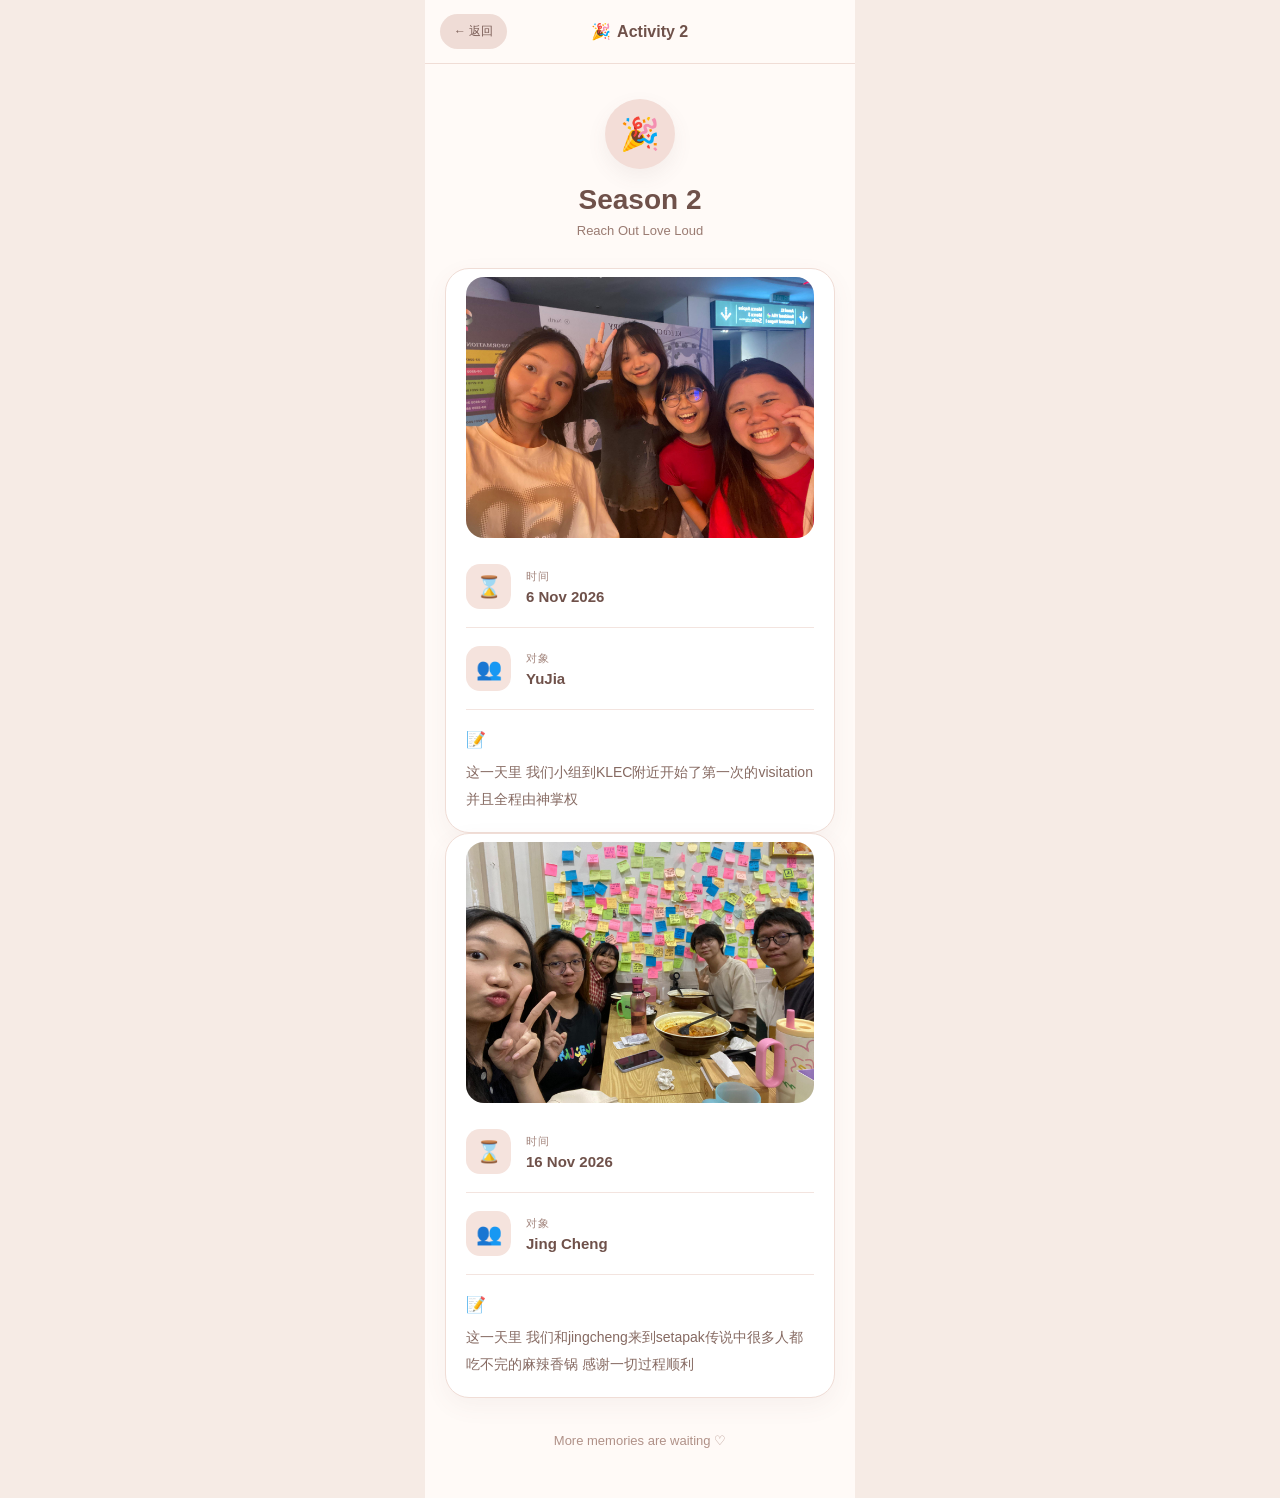
==== commit 87c4f2b2: "Update random verse cards" ====
--- a/activity2.html
+++ b/activity2.html
@@ -192,7 +192,7 @@
                     </div>
 
                     <p>
-                        
+                        这一天里 我们和jingcheng来到setapak传说中很多人都吃不完的麻辣香锅 感谢一切过程顺利
                     </p>
 
                 </div>
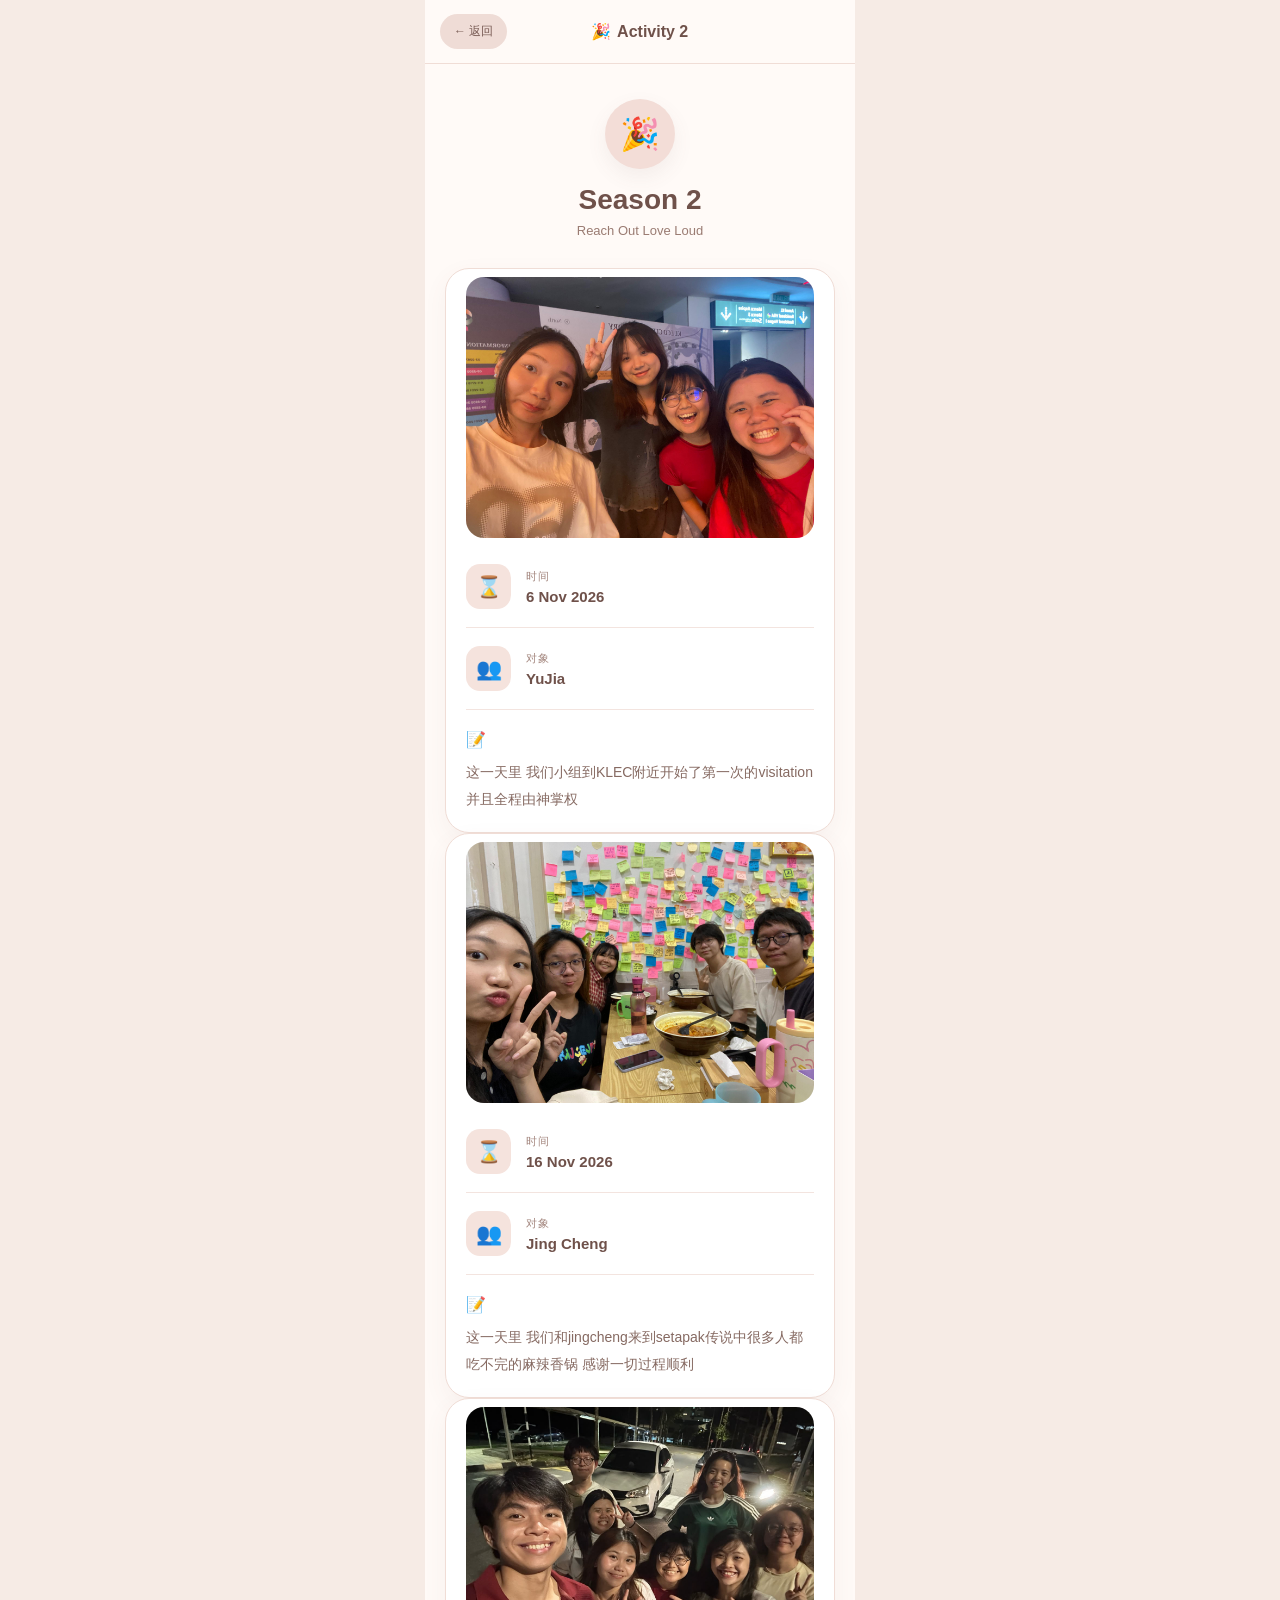
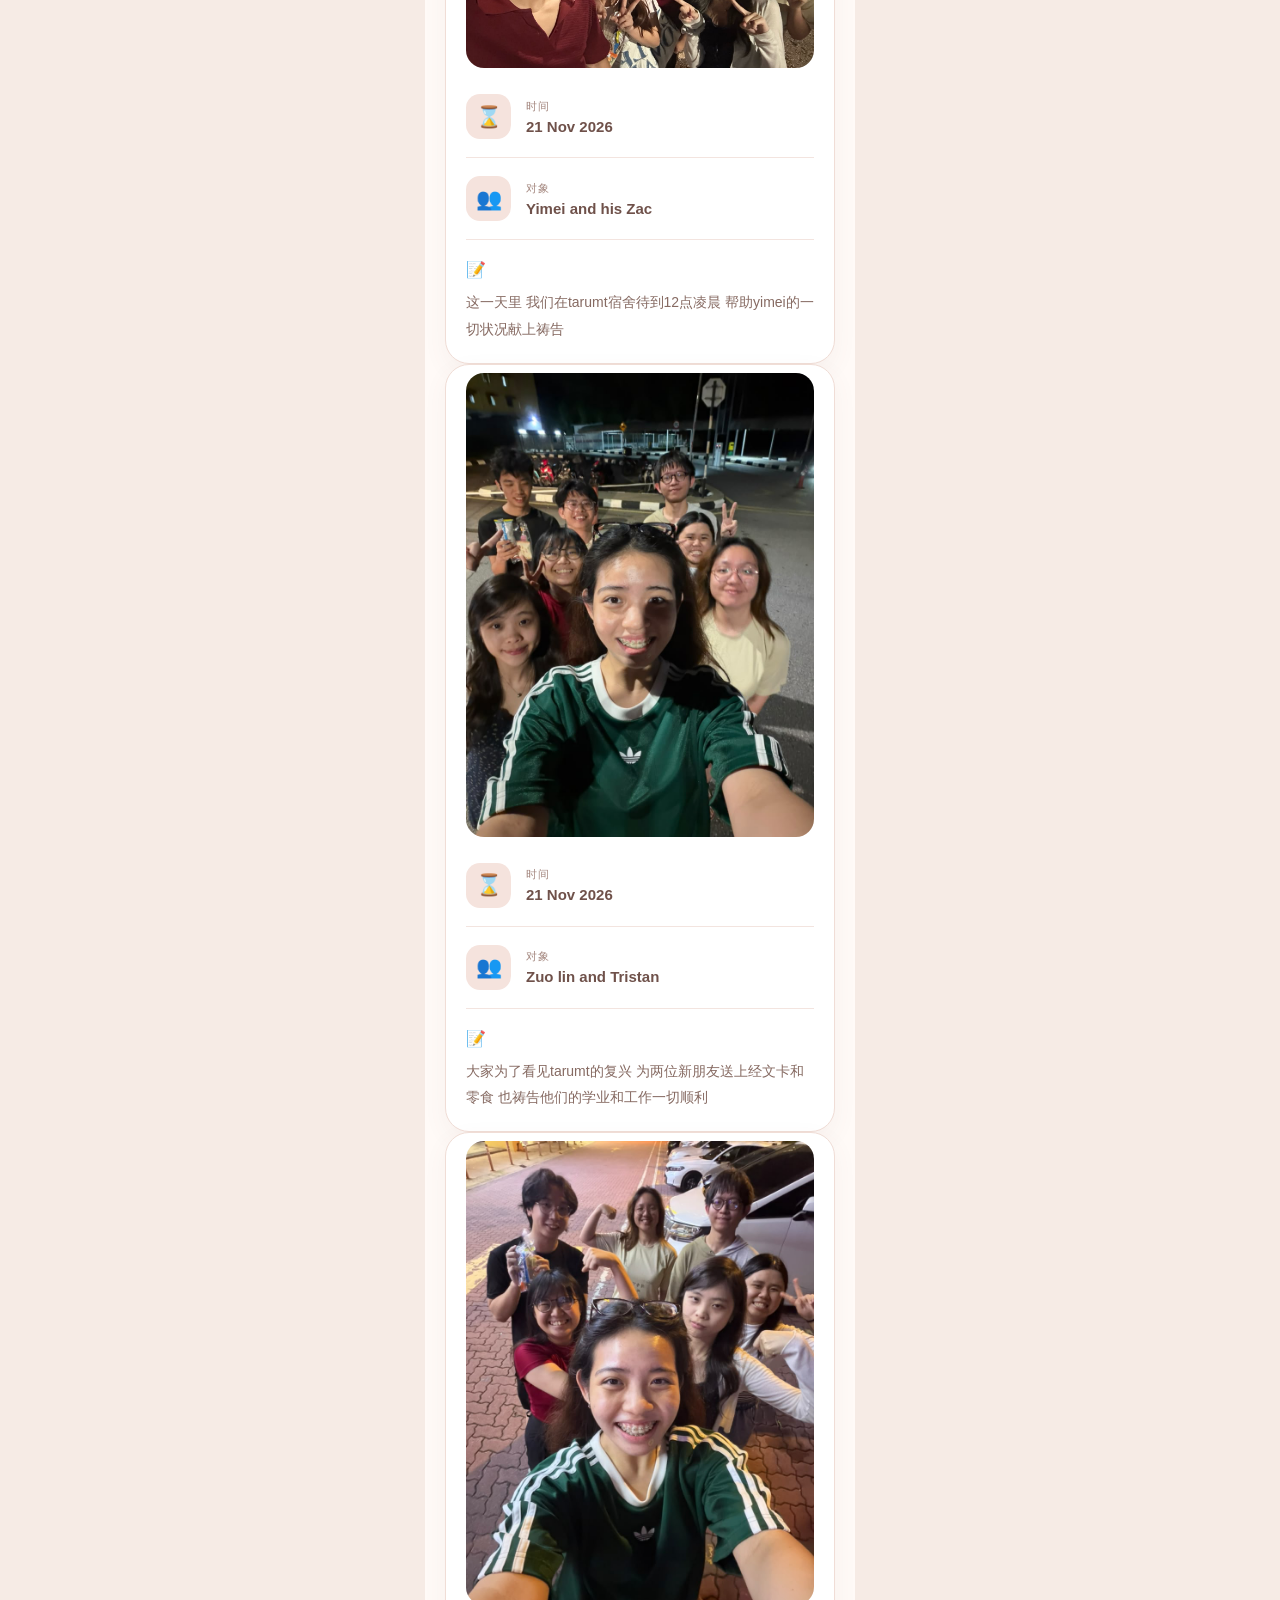
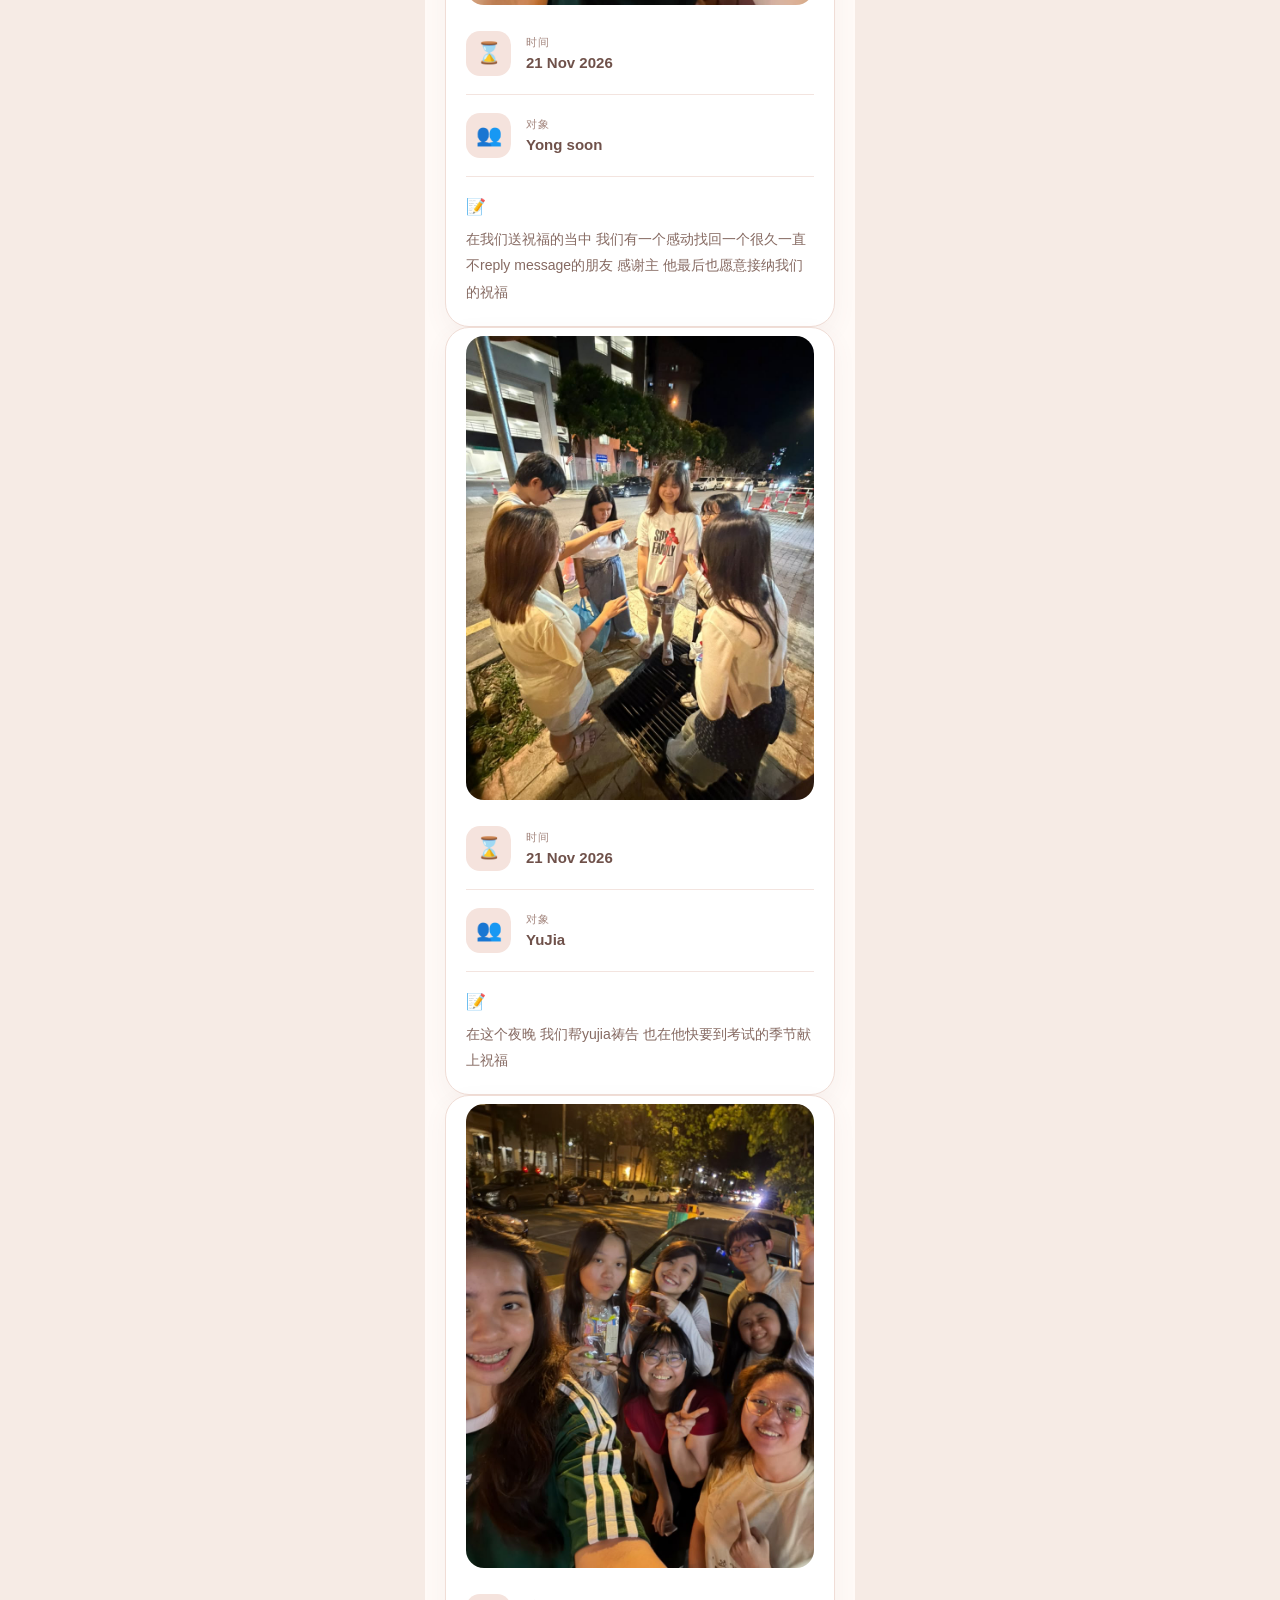
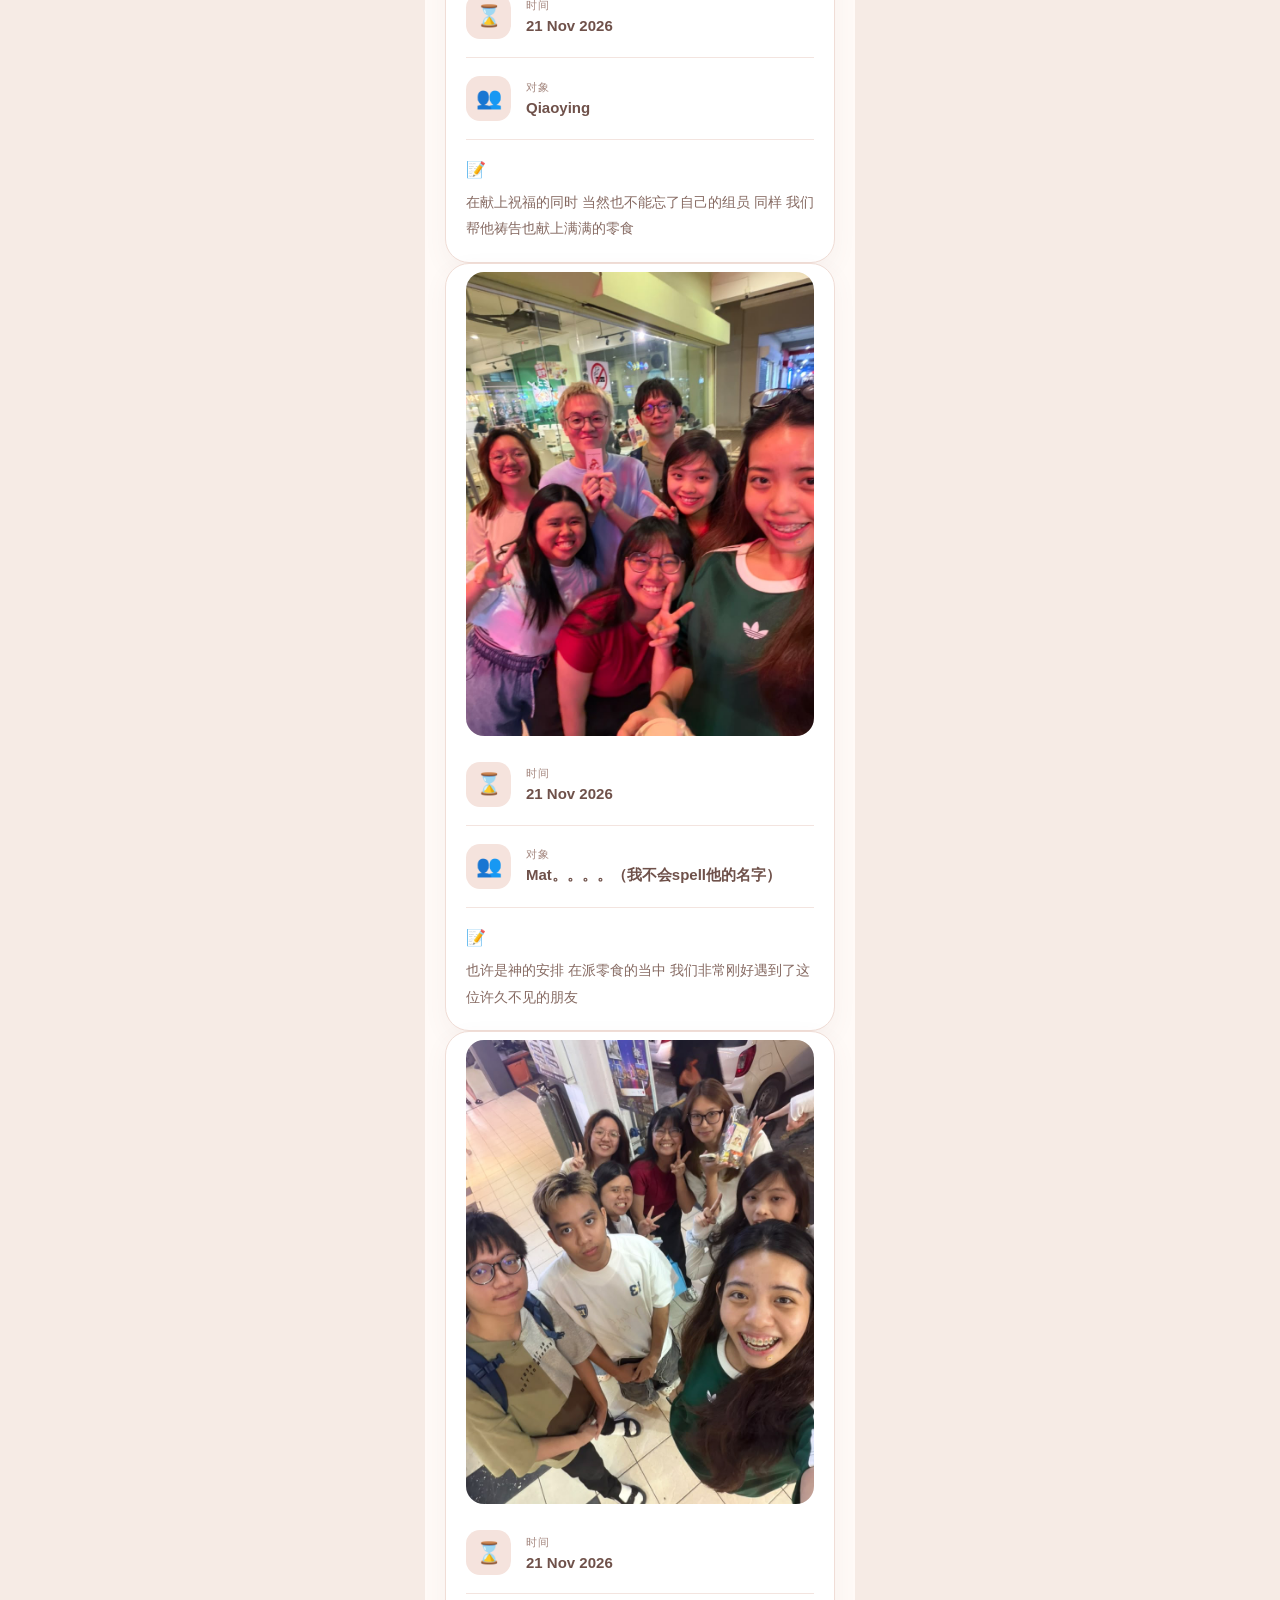
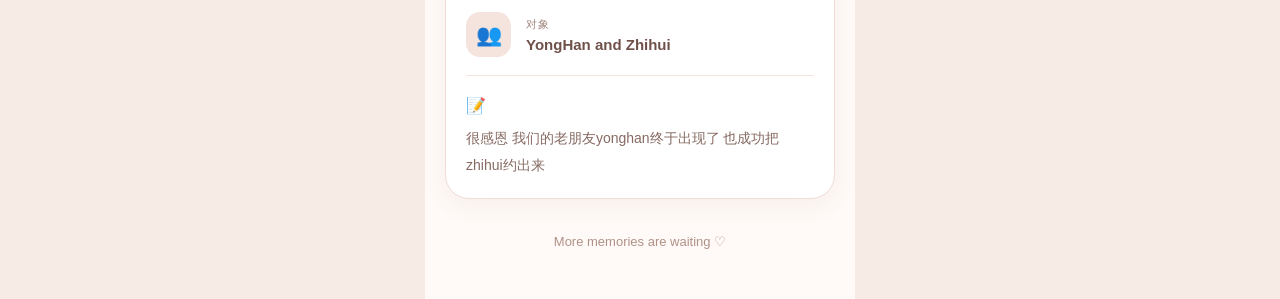
==== commit b19b9f74: "Update random verse cards" ====
--- a/activity2.html
+++ b/activity2.html
@@ -199,6 +199,482 @@
 
             </div>
 
+            <div class="activity-main-card">
+
+                <div class="activity-image">
+                    <img
+                        src="event/S2E3.png"
+                        alt="Activity 3"
+                    >
+                </div>
+
+                <!-- Date -->
+                <div class="activity-info-row">
+
+                    <div class="activity-info-icon">
+                        ⌛️
+                    </div>
+
+                    <div class="activity-info-text">
+
+                        <div class="activity-info-label">
+                            时间
+                        </div>
+
+                        <div class="activity-info-value">
+                            21 Nov 2026
+                        </div>
+
+                    </div>
+
+                </div>
+
+
+                <!-- Target Person -->
+                <div class="activity-info-row">
+
+                    <div class="activity-info-icon">
+                        👥
+                    </div>
+
+                    <div class="activity-info-text">
+
+                        <div class="activity-info-label">
+                            对象
+                        </div>
+
+                        <div class="activity-info-value">
+                            Yimei and his Zac
+                        </div>
+
+                    </div>
+
+                </div>
+
+
+                <!-- Description -->
+                <div class="activity-description">
+
+                    <div class="activity-description-title">
+                        📝 
+                    </div>
+
+                    <p>
+                        这一天里 我们在tarumt宿舍待到12点凌晨 帮助yimei的一切状况献上祷告
+                    </p>
+
+                </div>
+
+            </div>
+
+            <div class="activity-main-card">
+
+                <div class="activity-image">
+                    <img
+                        src="event/S2E4.png"
+                        alt="Activity 4"
+                    >
+                </div>
+
+                <!-- Date -->
+                <div class="activity-info-row">
+
+                    <div class="activity-info-icon">
+                        ⌛️
+                    </div>
+
+                    <div class="activity-info-text">
+
+                        <div class="activity-info-label">
+                            时间
+                        </div>
+
+                        <div class="activity-info-value">
+                            21 Nov 2026
+                        </div>
+
+                    </div>
+
+                </div>
+
+
+                <!-- Target Person -->
+                <div class="activity-info-row">
+
+                    <div class="activity-info-icon">
+                        👥
+                    </div>
+
+                    <div class="activity-info-text">
+
+                        <div class="activity-info-label">
+                            对象
+                        </div>
+
+                        <div class="activity-info-value">
+                            Zuo lin and Tristan
+                        </div>
+
+                    </div>
+
+                </div>
+
+
+                <!-- Description -->
+                <div class="activity-description">
+
+                    <div class="activity-description-title">
+                        📝 
+                    </div>
+
+                    <p>
+                        大家为了看见tarumt的复兴 为两位新朋友送上经文卡和零食 也祷告他们的学业和工作一切顺利
+                    </p>
+
+                </div>
+
+            </div>
+
+            <div class="activity-main-card">
+
+                <div class="activity-image">
+                    <img
+                        src="event/S2E5.png"
+                        alt="Activity 5"
+                    >
+                </div>
+
+                <!-- Date -->
+                <div class="activity-info-row">
+
+                    <div class="activity-info-icon">
+                        ⌛️
+                    </div>
+
+                    <div class="activity-info-text">
+
+                        <div class="activity-info-label">
+                            时间
+                        </div>
+
+                        <div class="activity-info-value">
+                            21 Nov 2026
+                        </div>
+
+                    </div>
+
+                </div>
+
+
+                <!-- Target Person -->
+                <div class="activity-info-row">
+
+                    <div class="activity-info-icon">
+                        👥
+                    </div>
+
+                    <div class="activity-info-text">
+
+                        <div class="activity-info-label">
+                            对象
+                        </div>
+
+                        <div class="activity-info-value">
+                            Yong soon
+                        </div>
+
+                    </div>
+
+                </div>
+
+
+                <!-- Description -->
+                <div class="activity-description">
+
+                    <div class="activity-description-title">
+                        📝 
+                    </div>
+
+                    <p>
+                        在我们送祝福的当中 我们有一个感动找回一个很久一直不reply message的朋友 感谢主 他最后也愿意接纳我们的祝福
+                    </p>
+
+                </div>
+
+            </div>
+
+            <div class="activity-main-card">
+
+                <div class="activity-image">
+                    <img
+                        src="event/S2E6.png"
+                        alt="Activity 6"
+                    >
+                </div>
+
+                <!-- Date -->
+                <div class="activity-info-row">
+
+                    <div class="activity-info-icon">
+                        ⌛️
+                    </div>
+
+                    <div class="activity-info-text">
+
+                        <div class="activity-info-label">
+                            时间
+                        </div>
+
+                        <div class="activity-info-value">
+                            21 Nov 2026
+                        </div>
+
+                    </div>
+
+                </div>
+
+
+                <!-- Target Person -->
+                <div class="activity-info-row">
+
+                    <div class="activity-info-icon">
+                        👥
+                    </div>
+
+                    <div class="activity-info-text">
+
+                        <div class="activity-info-label">
+                            对象
+                        </div>
+
+                        <div class="activity-info-value">
+                            YuJia
+                        </div>
+
+                    </div>
+
+                </div>
+
+
+                <!-- Description -->
+                <div class="activity-description">
+
+                    <div class="activity-description-title">
+                        📝 
+                    </div>
+
+                    <p>
+                        在这个夜晚 我们帮yujia祷告 也在他快要到考试的季节献上祝福
+                    </p>
+
+                </div>
+
+            </div>
+
+
+            <div class="activity-main-card">
+
+                <div class="activity-image">
+                    <img
+                        src="event/S2E7.png"
+                        alt="Activity 7"
+                    >
+                </div>
+
+                <!-- Date -->
+                <div class="activity-info-row">
+
+                    <div class="activity-info-icon">
+                        ⌛️
+                    </div>
+
+                    <div class="activity-info-text">
+
+                        <div class="activity-info-label">
+                            时间
+                        </div>
+
+                        <div class="activity-info-value">
+                            21 Nov 2026
+                        </div>
+
+                    </div>
+
+                </div>
+
+
+                <!-- Target Person -->
+                <div class="activity-info-row">
+
+                    <div class="activity-info-icon">
+                        👥
+                    </div>
+
+                    <div class="activity-info-text">
+
+                        <div class="activity-info-label">
+                            对象
+                        </div>
+
+                        <div class="activity-info-value">
+                            Qiaoying
+                        </div>
+
+                    </div>
+
+                </div>
+
+
+                <!-- Description -->
+                <div class="activity-description">
+
+                    <div class="activity-description-title">
+                        📝 
+                    </div>
+
+                    <p>
+                        在献上祝福的同时 当然也不能忘了自己的组员 同样 我们帮他祷告也献上满满的零食
+                    </p>
+
+                </div>
+
+            </div>
+
+            <div class="activity-main-card">
+
+                <div class="activity-image">
+                    <img
+                        src="event/S2E8.png"
+                        alt="Activity 8"
+                    >
+                </div>
+
+                <!-- Date -->
+                <div class="activity-info-row">
+
+                    <div class="activity-info-icon">
+                        ⌛️
+                    </div>
+
+                    <div class="activity-info-text">
+
+                        <div class="activity-info-label">
+                            时间
+                        </div>
+
+                        <div class="activity-info-value">
+                            21 Nov 2026
+                        </div>
+
+                    </div>
+
+                </div>
+
+
+                <!-- Target Person -->
+                <div class="activity-info-row">
+
+                    <div class="activity-info-icon">
+                        👥
+                    </div>
+
+                    <div class="activity-info-text">
+
+                        <div class="activity-info-label">
+                            对象
+                        </div>
+
+                        <div class="activity-info-value">
+                            Mat。。。。（我不会spell他的名字）
+                        </div>
+
+                    </div>
+
+                </div>
+
+
+                <!-- Description -->
+                <div class="activity-description">
+
+                    <div class="activity-description-title">
+                        📝 
+                    </div>
+
+                    <p>
+                        也许是神的安排 在派零食的当中 我们非常刚好遇到了这位许久不见的朋友
+                    </p>
+
+                </div>
+
+            </div>
+
+            <div class="activity-main-card">
+
+                <div class="activity-image">
+                    <img
+                        src="event/S2E9.png"
+                        alt="Activity 9"
+                    >
+                </div>
+
+                <!-- Date -->
+                <div class="activity-info-row">
+
+                    <div class="activity-info-icon">
+                        ⌛️
+                    </div>
+
+                    <div class="activity-info-text">
+
+                        <div class="activity-info-label">
+                            时间
+                        </div>
+
+                        <div class="activity-info-value">
+                            21 Nov 2026
+                        </div>
+
+                    </div>
+
+                </div>
+
+
+                <!-- Target Person -->
+                <div class="activity-info-row">
+
+                    <div class="activity-info-icon">
+                        👥
+                    </div>
+
+                    <div class="activity-info-text">
+
+                        <div class="activity-info-label">
+                            对象
+                        </div>
+
+                        <div class="activity-info-value">
+                            YongHan and Zhihui
+                        </div>
+
+                    </div>
+
+                </div>
+
+
+                <!-- Description -->
+                <div class="activity-description">
+
+                    <div class="activity-description-title">
+                        📝 
+                    </div>
+
+                    <p>
+                        很感恩 我们的老朋友yonghan终于出现了 也成功把zhihui约出来
+                    </p>
+
+                </div>
+
+            </div>
 
             <!-- Bottom -->
             <div class="activity-detail-end">
